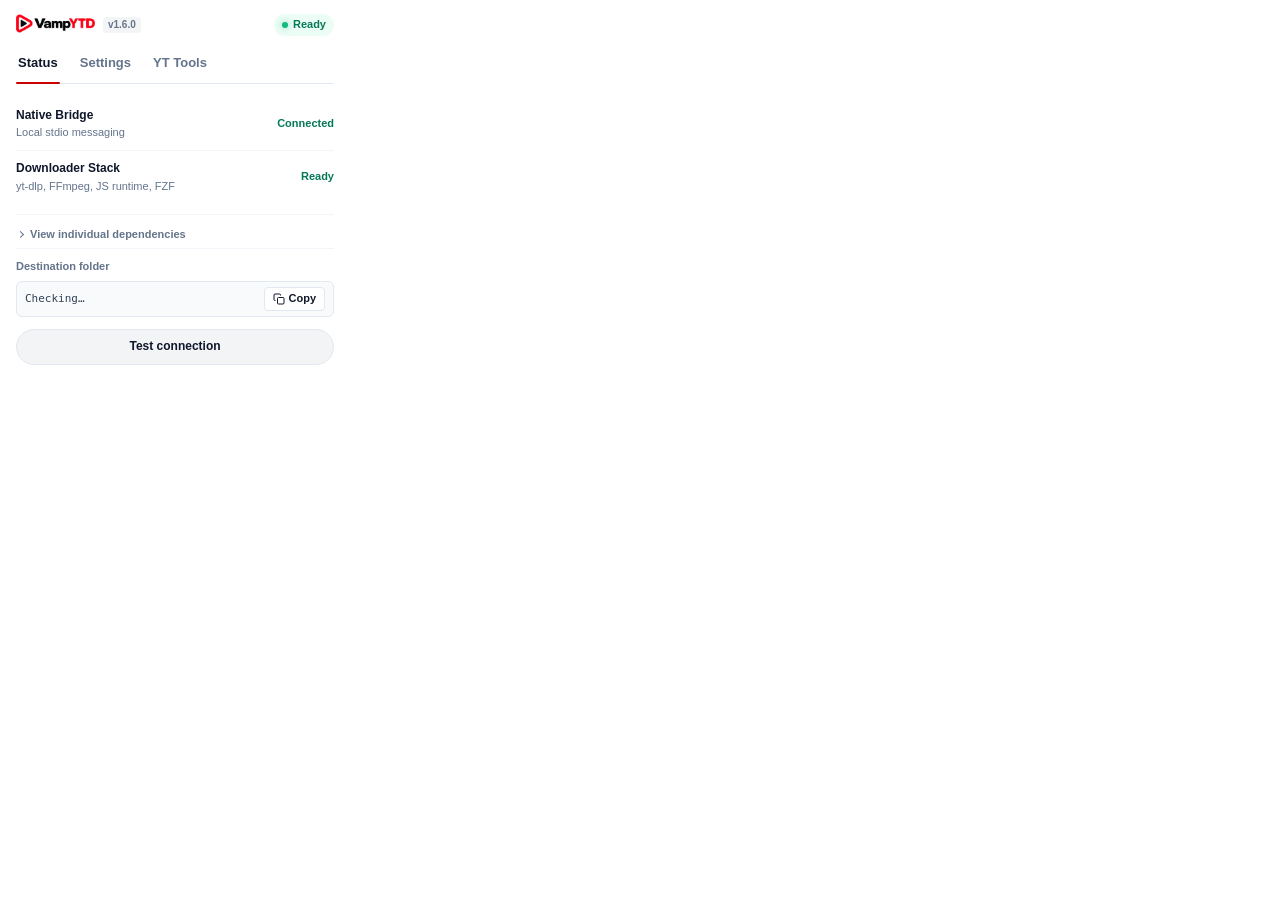
==== extension/popup.html @ f774ea21 "feat(repo): consolidate Chrome extension into unified monorepo" ====
<!DOCTYPE html>
<html lang="en">
<head>
  <meta charset="UTF-8">
  <meta name="viewport" content="width=device-width, initial-scale=1">
  <title>VampYTD</title>
  <style>
    :root {
      color-scheme: light dark;
      
      /* Light Theme (Default) */
      --bg: #ffffff;
      --surface: #ffffff;
      --surface-subtle: #f8fafc;
      --surface-hover: #f1f5f9;
      --surface-muted: #f3f4f6;
      --border: #e2e8f0;
      --border-subtle: #f1f5f9;
      --border-focus: #0f172a;
      --text: #0f172a;
      --text-secondary: #334155; /* WCAG AA: 7.4:1 */
      --text-muted: #64748b;     /* WCAG AA: 4.6:1 */

      /* Calibrated YouTube Crimson */
      --yt-red: #cc0000;
      --yt-red-hover: #b30000;
      --yt-red-active: #990000;
      --yt-red-badge: #ff0000;

      /* Hero Media Card */
      --card-hero-bg: #f8fafc;
      --card-hero-border: #e2e8f0;

      /* Switch Styles (YouTube Crimson Active) */
      --switch-track: #cbd5e1;
      --switch-active: var(--yt-red);
      --switch-thumb: #ffffff;

      /* Telemetry Status Colors */
      --success-text: #047857;
      --success-bg: #ecfdf5;
      --warning-text: #b45309;
      --warning-bg: #fffbeb;
      --error-text: #b91c1c;
      --error-bg: #fef2f2;
    }

    /* Dark Theme: System preference or dynamic [data-theme="dark"] */
    @media (prefers-color-scheme: dark) {
      :root:not([data-theme="light"]) {
        --bg: #0f0f0f;
        --surface: #181818;
        --surface-subtle: #1f1f1f;
        --surface-hover: #272727;
        --surface-muted: #222222;
        --border: #2e2e2e;
        --border-subtle: #202020;
        --border-focus: #ffffff;
        --text: #f1f1f1;
        --text-secondary: #cccccc;
        --text-muted: #888888;

        --yt-red: #ff0000;
        --yt-red-hover: #cc0000;
        --yt-red-active: #b30000;
        --yt-red-badge: #ff0000;

        --card-hero-bg: #1a1a1a;
        --card-hero-border: #2e2e2e;

        --switch-track: #3f3f3f;
        --switch-active: var(--yt-red);
        --switch-thumb: #ffffff;

        --success-text: #34d399;
        --success-bg: #064e3b33;
        --warning-text: #fbbf24;
        --warning-bg: #78350f33;
        --error-text: #f87171;
        --error-bg: #7f1d1d33;
      }
    }

    [data-theme="dark"] {
      --bg: #0f0f0f;
      --surface: #181818;
      --surface-subtle: #1f1f1f;
      --surface-hover: #272727;
      --surface-muted: #222222;
      --border: #2e2e2e;
      --border-subtle: #202020;
      --border-focus: #ffffff;
      --text: #f1f1f1;
      --text-secondary: #cccccc;
      --text-muted: #888888;

      --yt-red: #ff0000;
      --yt-red-hover: #cc0000;
      --yt-red-active: #b30000;
      --yt-red-badge: #ff0000;

      --card-hero-bg: #1a1a1a;
      --card-hero-border: #2e2e2e;

      --switch-track: #3f3f3f;
      --switch-active: var(--yt-red);
      --switch-thumb: #ffffff;

      --success-text: #34d399;
      --success-bg: #064e3b33;
      --warning-text: #fbbf24;
      --warning-bg: #78350f33;
      --error-text: #f87171;
      --error-bg: #7f1d1d33;
    }

    * { box-sizing: border-box; margin: 0; padding: 0; }

    [hidden] { display: none !important; }

    html {
      scrollbar-gutter: stable;
    }

    body {
      width: 350px;
      height: 490px;
      overflow-y: auto;
      scrollbar-gutter: stable;
      scrollbar-width: thin;
      scrollbar-color: var(--border) transparent;
      background: var(--bg);
      color: var(--text);
      font: 13px/1.45 -apple-system, BlinkMacSystemFont, "Segoe UI", Roboto, sans-serif;
      -webkit-font-smoothing: antialiased;
      transition: background 0.15s ease, color 0.15s ease;
    }

    /* WebKit scrollbar fallback */
    body::-webkit-scrollbar {
      width: 6px;
    }
    body::-webkit-scrollbar-track {
      background: transparent;
    }
    body::-webkit-scrollbar-thumb {
      background: var(--border);
      border-radius: 999px;
    }
    body::-webkit-scrollbar-thumb:hover {
      background: var(--text-muted);
    }

    .shell { padding: 14px 16px 16px; }

    /* Header */
    header {
      display: flex;
      align-items: center;
      justify-content: space-between;
      gap: 12px;
      padding-bottom: 12px;
    }

    .brand {
      display: flex;
      align-items: center;
      gap: 8px;
      text-decoration: none;
    }

    .brand-logo {
      height: 22px;
      width: auto;
      object-fit: contain;
      display: block;
    }

    .brand-version {
      display: inline-block;
      color: var(--text-muted);
      font-size: 10px;
      font-weight: 600;
      padding: 1px 5px;
      background: var(--surface-muted);
      border-radius: 4px;
    }

    .overall-status {
      display: inline-flex;
      align-items: center;
      gap: 5px;
      padding: 3px 8px;
      border-radius: 999px;
      font-size: 11px;
      font-weight: 600;
      user-select: none;
    }

    .dot { width: 6px; height: 6px; border-radius: 50%; }
    .overall-status.good .dot { background: #10b981; box-shadow: 0 0 6px rgba(16,185,129,0.5); }
    .overall-status.good { color: var(--success-text); background: var(--success-bg); }
    .overall-status.warn .dot { background: #f59e0b; }
    .overall-status.warn { color: var(--warning-text); background: var(--warning-bg); }
    .overall-status.bad  .dot { background: #ef4444; }
    .overall-status.bad  { color: var(--error-text); background: var(--error-bg); }

    /* Native YouTube Underline Tabs */
    .tabs {
      display: flex;
      border-bottom: 1px solid var(--border);
      margin-bottom: 14px;
      gap: 18px;
    }

    .tab {
      border: 0;
      background: transparent;
      padding: 6px 2px 10px;
      color: var(--text-muted);
      cursor: pointer;
      font: inherit;
      font-size: 13px;
      font-weight: 550;
      position: relative;
      transition: color 0.15s;
    }

    .tab:hover { color: var(--text); }
    .tab:focus-visible { outline: none; color: var(--yt-red); }
    .tab.active {
      color: var(--text);
      font-weight: 650;
    }
    .tab.active::after {
      content: "";
      position: absolute;
      bottom: -1px;
      left: 0;
      right: 0;
      height: 2px;
      background: var(--yt-red);
      border-radius: 2px;
    }

    .panel { display: block; }
    .panel[hidden] { display: none; }
    @media (prefers-reduced-motion: no-preference) {
      .panel:not([hidden]) {
        animation: panelFadeIn 0.15s cubic-bezier(0.16, 1, 0.3, 1);
      }
      @keyframes panelFadeIn {
        from { opacity: 0; transform: translateY(3px); }
        to { opacity: 1; transform: translateY(0); }
      }
    }

    /* Hero Media Card (Neutral with Crisp Internal Crimson Signpost) */
    .hero-media-card {
      position: relative;
      overflow: hidden;
      background: var(--card-hero-bg);
      border: 1px solid var(--card-hero-border);
      border-radius: 10px;
      padding: 12px 14px 12px 16px;
      margin-bottom: 14px;
      display: flex;
      flex-direction: column;
      gap: 8px;
      box-shadow: 0 1px 3px rgba(0,0,0,0.02);
    }
    .hero-media-card::before {
      content: "";
      position: absolute;
      top: 0;
      left: 0;
      bottom: 0;
      width: 3.5px;
      background: var(--yt-red);
    }

    .empty-media-card {
      background: var(--surface-subtle);
      border: 1px dashed var(--border);
      border-radius: 10px;
      padding: 12px 14px;
      margin-bottom: 14px;
      display: flex;
      align-items: center;
      gap: 12px;
      transition: opacity 0.15s ease, border-color 0.15s ease;
    }
    .empty-media-card[hidden] { display: none; }
    .empty-media-icon {
      color: var(--text-muted);
      flex-shrink: 0;
    }
    .empty-media-content {
      display: flex;
      flex-direction: column;
      gap: 2px;
    }
    .empty-media-title {
      font-size: 12px;
      font-weight: 600;
      color: var(--text-secondary);
    }
    .empty-media-sub {
      font-size: 11px;
      color: var(--text-muted);
      line-height: 1.3;
    }

    .media-card-header {
      display: flex;
      align-items: center;
      gap: 6px;
    }

    .site-badge {
      display: inline-block;
      padding: 2px 6px;
      border-radius: 4px;
      background: var(--yt-red-badge);
      color: #ffffff;
      font-size: 9px;
      font-weight: 700;
      letter-spacing: .04em;
      text-transform: uppercase;
      flex-shrink: 0;
    }
    .site-badge.hotstar { background: #0284c7; }

    .detected-pill {
      font-size: 10px;
      font-weight: 600;
      color: var(--text-muted);
      background: var(--surface-muted);
      padding: 1px 6px;
      border-radius: 4px;
    }

    .active-video-title {
      font-weight: 600;
      font-size: 12px;
      color: var(--text);
      line-height: 1.35;
      display: -webkit-box;
      -webkit-line-clamp: 2;
      -webkit-box-orient: vertical;
      overflow: hidden;
    }

    /* Primary Action CTA (Native YouTube Crimson Pill) */
    .yt-primary-btn {
      width: 100%;
      display: flex;
      align-items: center;
      justify-content: center;
      gap: 6px;
      padding: 8px 14px;
      border: 0;
      border-radius: 999px;
      background: var(--yt-red);
      color: #ffffff;
      cursor: pointer;
      font: inherit;
      font-size: 12px;
      font-weight: 600;
      box-shadow: 0 1px 3px rgba(204, 0, 0, 0.25);
      transition: background 0.15s, transform 0.1s;
    }
    .yt-primary-btn:hover { background: var(--yt-red-hover); }
    .yt-primary-btn:active { transform: scale(0.99); background: var(--yt-red-active); }
    .yt-primary-btn:focus-visible { outline: 2px solid var(--yt-red); outline-offset: 1px; }
    .yt-primary-btn:disabled { opacity: 0.65; cursor: wait; }

    .media-card-actions {
      display: flex;
      flex-direction: column;
      gap: 6px;
      margin-top: 4px;
    }

    .playlist-sub-btn {
      width: 100%;
      display: flex;
      align-items: center;
      justify-content: center;
      gap: 6px;
      padding: 7px 12px;
      border: 1px solid var(--border);
      border-radius: 999px;
      background: var(--surface-muted);
      color: var(--text);
      cursor: pointer;
      font: inherit;
      font-size: 11px;
      font-weight: 600;
      transition: background 0.15s, border-color 0.15s, color 0.15s;
    }
    .playlist-sub-btn:hover {
      background: var(--surface-hover);
      border-color: var(--text-secondary);
    }
    .playlist-sub-btn:focus-visible {
      outline: 2px solid var(--border-focus);
    }
    .playlist-sub-btn:disabled {
      opacity: 0.6;
      cursor: wait;
    }

    /* Borderless Section Rows */
    .section-list {
      display: flex;
      flex-direction: column;
      margin-bottom: 10px;
    }

    .list-row {
      display: flex;
      align-items: center;
      justify-content: space-between;
      gap: 12px;
      padding: 9px 0;
      border-bottom: 1px solid var(--border-subtle);
    }
    .list-row:last-child { border-bottom: 0; }

    .row-meta { display: flex; flex-direction: column; gap: 1px; flex: 1; }
    .row-title { font-weight: 550; font-size: 12px; color: var(--text); }
    .row-sub { font-size: 11px; color: var(--text-muted); }

    .status-pill {
      font-size: 11px;
      font-weight: 600;
      color: var(--text-muted);
      text-align: right;
    }
    .status-pill.good { color: var(--success-text); }
    .status-pill.warn { color: var(--warning-text); }
    .status-pill.bad  { color: var(--error-text); }

    /* Clickable Toggle Rows (44px target) */
    .toggle-row {
      cursor: pointer;
      user-select: none;
      padding: 8px 6px;
      margin: 0 -6px;
      border-radius: 8px;
      transition: background 0.12s ease;
    }
    .toggle-row:hover {
      background: var(--surface-hover);
    }

    /* Balanced 3-Column Tools Grid */
    .tools-accordion {
      margin-top: 2px;
      border-top: 1px solid var(--border-subtle);
      padding-top: 6px;
    }

    .tools-accordion summary {
      cursor: pointer;
      font-size: 11px;
      font-weight: 600;
      color: var(--text-muted);
      user-select: none;
      padding: 6px 0;
      transition: color 0.15s;
      display: flex;
      align-items: center;
      gap: 7px;
      list-style: none;
    }
    .tools-accordion summary::-webkit-details-marker,
    .tools-accordion summary::marker {
      display: none;
    }
    .tools-accordion summary::before {
      content: "";
      display: inline-block;
      width: 4px;
      height: 4px;
      border-right: 1.5px solid var(--text-muted);
      border-bottom: 1.5px solid var(--text-muted);
      transform: rotate(-45deg);
      transition: transform 0.18s ease;
      flex-shrink: 0;
      margin-left: 2px;
    }
    .tools-accordion[open] summary::before {
      transform: rotate(45deg);
    }
    .tools-accordion summary:hover { color: var(--text-secondary); }

    .tools-chips-grid {
      display: grid;
      grid-template-columns: repeat(2, 1fr);
      gap: 6px;
      padding: 8px 0 4px;
    }

    .tool-chip {
      display: flex;
      align-items: center;
      justify-content: space-between;
      gap: 6px;
      padding: 6px 8px;
      background: var(--surface-muted);
      border-radius: 6px;
      font-size: 11px;
    }
    .tool-chip.span-full {
      grid-column: 1 / -1;
    }
    .tool-name { color: var(--text-secondary); font-weight: 550; }
    .tool-val { font-weight: 600; color: var(--text-muted); font-size: 11px; }
    .tool-val.good { color: var(--success-text); }
    .tool-val.warn { color: var(--warning-text); }
    .tool-val.bad  { color: var(--error-text); }

    /* Actionable Destination Folder Container */
    .folder-section {
      padding: 10px 0 12px;
      border-top: 1px solid var(--border-subtle);
      display: flex;
      flex-direction: column;
      gap: 6px;
    }

    .folder-header {
      display: flex;
      align-items: center;
      justify-content: space-between;
    }
    .folder-label {
      font-size: 11px;
      font-weight: 600;
      color: var(--text-muted);
    }

    .folder-box {
      display: flex;
      align-items: center;
      justify-content: space-between;
      gap: 8px;
      background: var(--surface-subtle);
      border: 1px solid var(--border);
      border-radius: 6px;
      padding: 5px 8px;
      cursor: pointer;
      transition: border-color 0.15s, background 0.15s;
    }
    .folder-box:hover {
      border-color: var(--text-secondary);
      background: var(--surface-hover);
    }
    .folder-box:focus-within {
      outline: 2px solid var(--border-focus);
    }

    .folder-path {
      font: 11px/1.35 ui-monospace, SFMono-Regular, Consolas, monospace;
      color: var(--text-secondary);
      white-space: nowrap;
      overflow: hidden;
      text-overflow: ellipsis;
      user-select: all;
      flex: 1;
    }

    .btn-copy-folder {
      display: inline-flex;
      align-items: center;
      gap: 4px;
      background: var(--surface);
      border: 1px solid var(--border);
      color: var(--text);
      cursor: pointer;
      font: inherit;
      font-size: 11px;
      font-weight: 600;
      padding: 3px 8px;
      border-radius: 4px;
      flex-shrink: 0;
      transition: color 0.15s, background 0.15s, border-color 0.15s;
    }
    .btn-copy-folder:hover {
      background: var(--surface-hover);
      border-color: var(--text-secondary);
    }
    .btn-copy-folder.copied {
      color: var(--success-text);
      border-color: var(--success-text);
      background: var(--success-bg);
    }

    /* Quiet Secondary Tonal Action Button */
    .yt-secondary-btn {
      width: 100%;
      padding: 8px 12px;
      border: 1px solid var(--border);
      border-radius: 999px;
      background: var(--surface-muted);
      color: var(--text);
      cursor: pointer;
      font: inherit;
      font-size: 12px;
      font-weight: 600;
      transition: background 0.15s, border-color 0.15s;
    }
    .yt-secondary-btn:hover { background: var(--surface-hover); border-color: var(--text-secondary); }
    .yt-secondary-btn:focus-visible { outline: 2px solid var(--border-focus); }
    .yt-secondary-btn:disabled { opacity: 0.6; cursor: wait; }

    .checked-time { margin-top: 6px; color: var(--text-muted); font-size: 10px; text-align: center; }

    /* Settings Groups */
    .settings-group {
      margin-bottom: 12px;
    }
    .settings-heading {
      color: var(--text-muted);
      font-size: 11px;
      font-weight: 600;
      margin-bottom: 6px;
    }

    /* Option Chips with Native Left Radio Indicators */
    .options-grid {
      display: grid;
      gap: 5px;
    }

    .option-chip {
      display: flex;
      justify-content: space-between;
      align-items: center;
      padding: 8px 10px;
      border: 1px solid var(--border);
      border-radius: 7px;
      color: var(--text-secondary);
      cursor: pointer;
      background: var(--surface);
      transition: background 0.12s, border-color 0.12s, color 0.12s;
    }
    .option-chip:hover {
      background: var(--surface-hover);
      border-color: var(--text-secondary);
    }
    .option-chip:focus-visible { outline: 2px solid var(--border-focus); }
    
    .option-chip.active {
      border-color: var(--text);
      background: var(--surface-subtle);
      color: var(--text);
      font-weight: 600;
      box-shadow: 0 0 0 1px var(--text);
    }

    .option-label-group {
      display: flex;
      align-items: center;
      gap: 8px;
    }

    .radio-dot {
      width: 15px;
      height: 15px;
      border-radius: 50%;
      border: 1.5px solid var(--border);
      display: inline-flex;
      align-items: center;
      justify-content: center;
      flex-shrink: 0;
      transition: border-color 0.15s, background 0.15s;
    }
    .radio-dot::after {
      content: "";
      width: 7px;
      height: 7px;
      border-radius: 50%;
      background: var(--yt-red);
      opacity: 0;
      transform: scale(0.4);
      transition: transform 0.15s ease, opacity 0.15s ease;
    }
    .option-chip:hover .radio-dot {
      border-color: var(--text-secondary);
    }
    .option-chip.active .radio-dot {
      border-color: var(--yt-red);
    }
    .option-chip.active .radio-dot::after {
      opacity: 1;
      transform: scale(1);
    }

    .option-title { font-weight: 550; font-size: 12px; }
    .option-chip.active .option-title { font-weight: 650; }
    .option-meta { font-size: 11px; color: var(--text-muted); }

    /* Preferred Codec: Auto Hero Pill + Balanced 2x2 Grid */
    .codec-container {
      display: flex;
      flex-direction: column;
      gap: 5px;
    }

    .codec-hero {
      display: flex;
      align-items: center;
      justify-content: space-between;
      padding: 8px 10px;
      border: 1px solid var(--border);
      border-radius: 7px;
      background: var(--surface);
      color: var(--text-secondary);
      cursor: pointer;
      transition: background 0.12s, border-color 0.12s, color 0.12s;
    }
    .codec-hero:hover { background: var(--surface-hover); border-color: var(--text-secondary); }
    .codec-hero:focus-visible { outline: 2px solid var(--border-focus); }
    .codec-hero.active {
      border-color: var(--text);
      background: var(--surface-subtle);
      color: var(--text);
      font-weight: 650;
      box-shadow: 0 0 0 1px var(--text);
    }
    .codec-hero-title { font-size: 12px; font-weight: 550; }
    .codec-hero.active .codec-hero-title { font-weight: 650; }
    .codec-hero-meta { font-size: 11px; color: var(--text-muted); }

    .codec-grid-2x2 {
      display: grid;
      grid-template-columns: repeat(2, 1fr);
      gap: 5px;
    }

    .codec-chip {
      display: flex;
      flex-direction: column;
      align-items: center;
      justify-content: center;
      padding: 7px 4px;
      border: 1px solid var(--border);
      border-radius: 6px;
      background: var(--surface);
      color: var(--text-secondary);
      cursor: pointer;
      text-align: center;
      transition: background 0.12s, border-color 0.12s, color 0.12s;
    }
    .codec-chip:hover { background: var(--surface-hover); border-color: var(--text-secondary); }
    .codec-chip:focus-visible { outline: 2px solid var(--border-focus); }
    
    .codec-chip.active {
      border-color: var(--text);
      background: var(--surface-subtle);
      color: var(--text);
      font-weight: 650;
      box-shadow: 0 0 0 1px var(--text);
    }
    .codec-title { font-size: 11px; font-weight: 600; text-align: center; }
    .codec-meta { font-size: 10px; color: var(--text-muted); margin-top: 1px; text-align: center; }

    /* Native YouTube Neutral Toggle Switch */
    .switch {
      position: relative;
      width: 36px;
      height: 20px;
      flex-shrink: 0;
    }
    .switch input { opacity: 0; width: 0; height: 0; }
    .slider {
      position: absolute;
      inset: 0;
      border-radius: 999px;
      background: var(--switch-track);
      cursor: pointer;
      transition: background .18s;
    }
    .slider::before {
      content: "";
      position: absolute;
      width: 14px;
      height: 14px;
      top: 3px;
      left: 3px;
      border-radius: 50%;
      background: var(--switch-thumb);
      box-shadow: 0 1px 2px rgba(0,0,0,0.25);
      transition: transform .18s;
    }
    .switch input:checked + .slider             { background: var(--switch-active); }
    .switch input:checked + .slider::before     { transform: translateX(16px); }
    .switch input:focus-visible + .slider {
      outline: 2px solid var(--border-focus);
      outline-offset: 2px;
    }
  </style>
</head>
<body>
  <div class="shell">
    <!-- Header -->
    <header>
      <div class="brand">
        <img src="icons/logo.png" alt="VampYTD" class="brand-logo">
        <span class="brand-version" id="version-text">v1.6.0</span>
      </div>
      <div class="overall-status good" id="overall-status">
        <span class="dot"></span>
        <span id="overall-text">Ready</span>
      </div>
    </header>

    <!-- YouTube-style Underline Tabs -->
    <nav class="tabs" role="tablist" aria-label="Sections">
      <button class="tab active" type="button" role="tab" id="tab-status" aria-selected="true" aria-controls="status-panel" data-panel="status-panel">Status</button>
      <button class="tab" type="button" role="tab" id="tab-settings" aria-selected="false" aria-controls="settings-panel" data-panel="settings-panel">Settings</button>
      <button class="tab" type="button" role="tab" id="tab-yt" aria-selected="false" aria-controls="yt-panel" data-panel="yt-panel">YT Tools</button>
    </nav>

    <main>
      <!-- Panel 1: Status & Active Video -->
      <section class="panel" id="status-panel" role="tabpanel" aria-labelledby="tab-status">
        <!-- Empty State Guidance Card (When not on YouTube / Hotstar) -->
        <div class="empty-media-card" id="empty-media-card" hidden>
          <svg class="empty-media-icon" xmlns="http://www.w3.org/2000/svg" width="20" height="20" viewBox="0 0 24 24" fill="none" stroke="currentColor" stroke-width="2" stroke-linecap="round" stroke-linejoin="round" aria-hidden="true"><polygon points="5 3 19 12 5 21 5 3"></polygon></svg>
          <div class="empty-media-content">
            <span class="empty-media-title">No active video on this tab</span>
            <span class="empty-media-sub">Open any YouTube video or Short to download directly</span>
          </div>
        </div>
        <!-- Hero Media Card (Visible when on YouTube / Hotstar) -->
        <div class="hero-media-card" id="active-video-card" hidden>
          <div class="media-card-header">
            <span class="site-badge" id="active-video-badge">YouTube</span>
            <span class="detected-pill">Detected</span>
          </div>
          <h1 class="active-video-title" id="active-video-title">Detecting video…</h1>
          <div class="media-card-actions">
            <button class="yt-primary-btn" type="button" id="active-download-btn">
              <svg xmlns="http://www.w3.org/2000/svg" width="16" height="16" viewBox="0 0 24 24" fill="currentColor"><path d="M12 2a1 1 0 0 0-1 1v11.586l-4.293-4.293a1 1 0 1 0-1.414 1.414L12 18.414l6.707-6.707a1 1 0 1 0-1.414-1.414L13 14.586V3a1 1 0 0 0-1-1Zm7 18H5a1 1 0 0 0 0 2h14a1 1 0 0 0 0-2Z"/></svg>
              <span id="active-download-label">Download Video</span>
            </button>
            <button class="playlist-sub-btn" type="button" id="active-download-playlist-btn" hidden>
              <svg xmlns="http://www.w3.org/2000/svg" width="15" height="15" viewBox="0 0 24 24" fill="currentColor"><path d="M4 6h16v2H4zm0 5h16v2H4zm0 5h10v2H4zm14 0v6l5-3z"/></svg>
              <span>Download Playlist</span>
            </button>
          </div>
        </div>

        <!-- Compact Borderless Connection & Telemetry List -->
        <div class="section-list">
          <div class="list-row">
            <div class="row-meta">
              <span class="row-title">Native Bridge</span>
              <span class="row-sub">Local stdio messaging</span>
            </div>
            <span class="status-pill good" id="native-status">Connected</span>
          </div>

          <div class="list-row">
            <div class="row-meta">
              <span class="row-title">Downloader Stack</span>
              <span class="row-sub" id="tools-summary">yt-dlp, FFmpeg, JS runtime, FZF</span>
            </div>
            <span class="status-pill good" id="tools-status">Ready</span>
          </div>
        </div>

        <!-- Balanced Dependencies Grid -->
        <details class="tools-accordion" id="tools-details">
          <summary>View individual dependencies</summary>
          <div class="tools-chips-grid">
            <div class="tool-chip"><span class="tool-name">VampYTD</span> <span class="tool-val" id="downloader-status">Checking</span></div>
            <div class="tool-chip"><span class="tool-name">yt-dlp</span> <span class="tool-val" id="ytdlp-status">Checking</span></div>
            <div class="tool-chip"><span class="tool-name">FFmpeg</span> <span class="tool-val" id="ffmpeg-status">Checking</span></div>
            <div class="tool-chip"><span class="tool-name">JS runtime</span> <span class="tool-val" id="node-status">Checking</span></div>
            <div class="tool-chip span-full"><span class="tool-name">FZF (Optional)</span> <span class="tool-val" id="fzf-status">Optional</span></div>
          </div>
        </details>

        <!-- Actionable Destination Folder Container -->
        <div class="folder-section">
          <div class="folder-header">
            <span class="folder-label">Destination folder</span>
          </div>
          <div class="folder-box" id="folder-box" title="Click to copy path">
            <span class="folder-path" id="download-folder">Checking…</span>
            <button type="button" class="btn-copy-folder" id="btn-copy-folder" title="Copy folder path to clipboard">
              <svg width="12" height="12" viewBox="0 0 24 24" fill="none" stroke="currentColor" stroke-width="2"><rect x="9" y="9" width="13" height="13" rx="2" ry="2"></rect><path d="M5 15H4a2 2 0 0 1-2-2V4a2 2 0 0 1 2-2h9a2 2 0 0 1 2 2v1"></path></svg>
              <span id="copy-label">Copy</span>
            </button>
          </div>
        </div>

        <!-- Quiet Secondary Test Connection Button -->
        <button class="yt-secondary-btn" type="button" id="test-button">Test connection</button>
        <div class="checked-time" id="checked-time" aria-live="polite"></div>
      </section>

      <!-- Panel 2: Downloader Settings -->
      <section class="panel" id="settings-panel" role="tabpanel" aria-labelledby="tab-settings" hidden>
        <div class="settings-group">
          <h2 class="settings-heading" id="mode-label">Download mode</h2>
          <div class="options-grid" id="mode-selector" role="radiogroup" aria-labelledby="mode-label">
            <div class="option-chip" data-mode="interactive" role="radio" aria-checked="false" tabindex="0">
              <div class="option-label-group">
                <span class="radio-dot" aria-hidden="true"></span>
                <span class="option-title">Interactive</span>
              </div>
              <span class="option-meta">Format menu</span>
            </div>
            <div class="option-chip" data-mode="quick-max" role="radio" aria-checked="false" tabindex="-1">
              <div class="option-label-group">
                <span class="radio-dot" aria-hidden="true"></span>
                <span class="option-title">Quick Max</span>
              </div>
              <span class="option-meta">Best quality</span>
            </div>
            <div class="option-chip" data-mode="quick-1080p" role="radio" aria-checked="false" tabindex="-1">
              <div class="option-label-group">
                <span class="radio-dot" aria-hidden="true"></span>
                <span class="option-title">Quick 1080p</span>
              </div>
              <span class="option-meta">Full HD</span>
            </div>
            <div class="option-chip" data-mode="quick-4k" role="radio" aria-checked="false" tabindex="-1">
              <div class="option-label-group">
                <span class="radio-dot" aria-hidden="true"></span>
                <span class="option-title">Quick 4K</span>
              </div>
              <span class="option-meta">Ultra HD</span>
            </div>
          </div>
        </div>

        <!-- Preferred Codec: Auto Hero Pill + Balanced 2x2 Grid -->
        <div class="settings-group">
          <h2 class="settings-heading" id="codec-label">Preferred codec</h2>
          <div class="codec-container" id="codec-selector" role="radiogroup" aria-labelledby="codec-label">
            <div class="codec-hero codec-chip" data-codec="auto" role="radio" aria-checked="false" tabindex="0">
              <span class="codec-hero-title">Auto</span>
              <span class="codec-hero-meta">Default (yt-dlp best)</span>
            </div>
            <div class="codec-grid-2x2">
              <div class="codec-chip" data-codec="av1" role="radio" aria-checked="false" tabindex="-1">
                <span class="codec-title">AV1</span>
                <span class="codec-meta">Efficient</span>
              </div>
              <div class="codec-chip" data-codec="vp9" role="radio" aria-checked="false" tabindex="-1">
                <span class="codec-title">VP9</span>
                <span class="codec-meta">YouTube</span>
              </div>
              <div class="codec-chip" data-codec="hevc" role="radio" aria-checked="false" tabindex="-1">
                <span class="codec-title">HEVC</span>
                <span class="codec-meta">H.265</span>
              </div>
              <div class="codec-chip" data-codec="h264" role="radio" aria-checked="false" tabindex="-1">
                <span class="codec-title">H264</span>
                <span class="codec-meta">Classic</span>
              </div>
            </div>
          </div>
        </div>

        <div class="section-list">
          <label class="list-row toggle-row" for="cookies-toggle">
            <div class="row-meta">
              <span class="row-title">Load Cookies</span>
              <span class="row-sub">Include cookies-yt.txt or cookies-jhs.txt</span>
            </div>
            <div class="switch">
              <input type="checkbox" id="cookies-toggle" role="switch" aria-checked="false" aria-label="Load cookies">
              <span class="slider"></span>
            </div>
          </label>
        </div>
      </section>

      <!-- Panel 3: YouTube Enhancements -->
      <section class="panel" id="yt-panel" role="tabpanel" aria-labelledby="tab-yt" hidden>
        <div class="section-list">
          <label class="list-row toggle-row" for="toggle-cinematic-crop">
            <div class="row-meta">
              <span class="row-title">Cinematic Crop (2.39:1)</span>
              <span class="row-sub">Crop black bars on widescreen videos (Alt+C)</span>
            </div>
            <div class="switch">
              <input type="checkbox" id="toggle-cinematic-crop" role="switch" aria-checked="false" aria-label="Toggle Cinematic Crop">
              <span class="slider"></span>
            </div>
          </label>

          <label class="list-row toggle-row" for="toggle-block-ambient">
            <div class="row-meta">
              <span class="row-title">Block Ambient Glow</span>
              <span class="row-sub">Hide glow effects & annotations to save GPU</span>
            </div>
            <div class="switch">
              <input type="checkbox" id="toggle-block-ambient" role="switch" aria-checked="false" aria-label="Toggle Block Ambient Glow">
              <span class="slider"></span>
            </div>
          </label>

          <label class="list-row toggle-row" for="toggle-channel-videos">
            <div class="row-meta">
              <span class="row-title">Channel 'Videos' Tab First</span>
              <span class="row-sub">Always open channel links directly on /videos</span>
            </div>
            <div class="switch">
              <input type="checkbox" id="toggle-channel-videos" role="switch" aria-checked="false" aria-label="Toggle Channel Videos First">
              <span class="slider"></span>
            </div>
          </label>
        </div>
      </section>
    </main>
  </div>
  <script src="popup.js"></script>
</body>
</html>
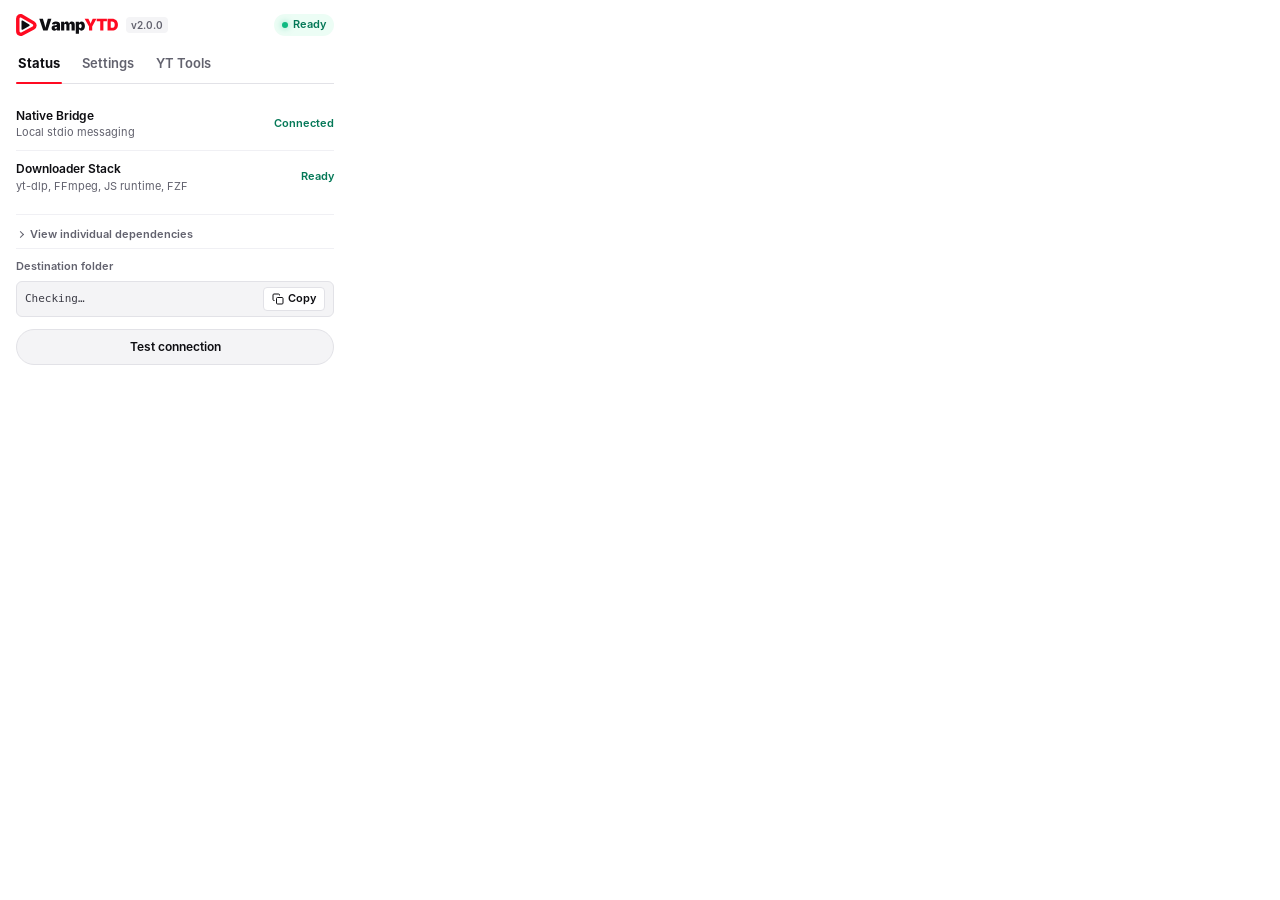
==== commit c2f7ca96: "feat: rollout VampYTD brand kit across extension, TUI, windows exe, and docs" ====
--- a/extension/popup.html
+++ b/extension/popup.html
@@ -5,36 +5,75 @@
   <meta name="viewport" content="width=device-width, initial-scale=1">
   <title>VampYTD</title>
   <style>
+    @font-face {
+      font-family: "Inter";
+      src: url("fonts/Inter-Regular.otf") format("opentype");
+      font-weight: 400;
+      font-style: normal;
+      font-display: swap;
+    }
+    @font-face {
+      font-family: "Inter";
+      src: url("fonts/Inter-SemiBold.otf") format("opentype");
+      font-weight: 600;
+      font-style: normal;
+      font-display: swap;
+    }
+    @font-face {
+      font-family: "Inter";
+      src: url("fonts/Inter-Bold.otf") format("opentype");
+      font-weight: 700;
+      font-style: normal;
+      font-display: swap;
+    }
+    @font-face {
+      font-family: "Inter";
+      src: url("fonts/Inter-Black.otf") format("opentype");
+      font-weight: 900;
+      font-style: normal;
+      font-display: swap;
+    }
+
     :root {
       color-scheme: light dark;
-      
+
+      /* VampYTD Brand Tokens */
+      --vamp-red: #FF0A21;
+      --vamp-red-deep: #E00019;
+      --vamp-ink: #0E0E12;
+      --vamp-white: #FFFFFF;
+      --vamp-graphite: #1C1C22;
+      --vamp-slate: #62626E;
+      --vamp-mist: #F4F4F6;
+      --vamp-line: #E2E2E7;
+
       /* Light Theme (Default) */
-      --bg: #ffffff;
-      --surface: #ffffff;
-      --surface-subtle: #f8fafc;
-      --surface-hover: #f1f5f9;
-      --surface-muted: #f3f4f6;
-      --border: #e2e8f0;
-      --border-subtle: #f1f5f9;
-      --border-focus: #0f172a;
-      --text: #0f172a;
-      --text-secondary: #334155; /* WCAG AA: 7.4:1 */
-      --text-muted: #64748b;     /* WCAG AA: 4.6:1 */
-
-      /* Calibrated YouTube Crimson */
-      --yt-red: #cc0000;
-      --yt-red-hover: #b30000;
-      --yt-red-active: #990000;
-      --yt-red-badge: #ff0000;
+      --bg: var(--vamp-white);
+      --surface: var(--vamp-white);
+      --surface-subtle: var(--vamp-mist);
+      --surface-hover: #ebebee;
+      --surface-muted: var(--vamp-mist);
+      --border: var(--vamp-line);
+      --border-subtle: #f0f0f4;
+      --border-focus: var(--vamp-ink);
+      --text: var(--vamp-ink);
+      --text-secondary: #3c3c46;
+      --text-muted: var(--vamp-slate);
+
+      /* Primary Brand Action & Badges */
+      --yt-red: var(--vamp-red);
+      --yt-red-hover: var(--vamp-red-deep);
+      --yt-red-active: #c20016;
+      --yt-red-badge: var(--vamp-red);
 
       /* Hero Media Card */
-      --card-hero-bg: #f8fafc;
-      --card-hero-border: #e2e8f0;
-
-      /* Switch Styles (YouTube Crimson Active) */
-      --switch-track: #cbd5e1;
-      --switch-active: var(--yt-red);
-      --switch-thumb: #ffffff;
+      --card-hero-bg: var(--vamp-mist);
+      --card-hero-border: var(--vamp-line);
+
+      /* Switch Styles */
+      --switch-track: var(--vamp-line);
+      --switch-active: var(--vamp-red);
+      --switch-thumb: var(--vamp-white);
 
       /* Telemetry Status Colors */
       --success-text: #047857;
@@ -48,29 +87,29 @@
     /* Dark Theme: System preference or dynamic [data-theme="dark"] */
     @media (prefers-color-scheme: dark) {
       :root:not([data-theme="light"]) {
-        --bg: #0f0f0f;
-        --surface: #181818;
-        --surface-subtle: #1f1f1f;
-        --surface-hover: #272727;
-        --surface-muted: #222222;
-        --border: #2e2e2e;
-        --border-subtle: #202020;
-        --border-focus: #ffffff;
-        --text: #f1f1f1;
-        --text-secondary: #cccccc;
-        --text-muted: #888888;
-
-        --yt-red: #ff0000;
-        --yt-red-hover: #cc0000;
-        --yt-red-active: #b30000;
-        --yt-red-badge: #ff0000;
-
-        --card-hero-bg: #1a1a1a;
-        --card-hero-border: #2e2e2e;
-
-        --switch-track: #3f3f3f;
-        --switch-active: var(--yt-red);
-        --switch-thumb: #ffffff;
+        --bg: var(--vamp-ink);
+        --surface: var(--vamp-graphite);
+        --surface-subtle: #24242c;
+        --surface-hover: #2c2c36;
+        --surface-muted: #18181f;
+        --border: #2a2a34;
+        --border-subtle: #202028;
+        --border-focus: var(--vamp-white);
+        --text: var(--vamp-white);
+        --text-secondary: #d1d1d8;
+        --text-muted: #a4a4b0;
+
+        --yt-red: var(--vamp-red);
+        --yt-red-hover: var(--vamp-red-deep);
+        --yt-red-active: #c20016;
+        --yt-red-badge: var(--vamp-red);
+
+        --card-hero-bg: #16161c;
+        --card-hero-border: #2a2a34;
+
+        --switch-track: #353540;
+        --switch-active: var(--vamp-red);
+        --switch-thumb: var(--vamp-white);
 
         --success-text: #34d399;
         --success-bg: #064e3b33;
@@ -82,29 +121,29 @@
     }
 
     [data-theme="dark"] {
-      --bg: #0f0f0f;
-      --surface: #181818;
-      --surface-subtle: #1f1f1f;
-      --surface-hover: #272727;
-      --surface-muted: #222222;
-      --border: #2e2e2e;
-      --border-subtle: #202020;
-      --border-focus: #ffffff;
-      --text: #f1f1f1;
-      --text-secondary: #cccccc;
-      --text-muted: #888888;
-
-      --yt-red: #ff0000;
-      --yt-red-hover: #cc0000;
-      --yt-red-active: #b30000;
-      --yt-red-badge: #ff0000;
-
-      --card-hero-bg: #1a1a1a;
-      --card-hero-border: #2e2e2e;
-
-      --switch-track: #3f3f3f;
-      --switch-active: var(--yt-red);
-      --switch-thumb: #ffffff;
+      --bg: var(--vamp-ink);
+      --surface: var(--vamp-graphite);
+      --surface-subtle: #24242c;
+      --surface-hover: #2c2c36;
+      --surface-muted: #18181f;
+      --border: #2a2a34;
+      --border-subtle: #202028;
+      --border-focus: var(--vamp-white);
+      --text: var(--vamp-white);
+      --text-secondary: #d1d1d8;
+      --text-muted: #a4a4b0;
+
+      --yt-red: var(--vamp-red);
+      --yt-red-hover: var(--vamp-red-deep);
+      --yt-red-active: #c20016;
+      --yt-red-badge: var(--vamp-red);
+
+      --card-hero-bg: #16161c;
+      --card-hero-border: #2a2a34;
+
+      --switch-track: #353540;
+      --switch-active: var(--vamp-red);
+      --switch-thumb: var(--vamp-white);
 
       --success-text: #34d399;
       --success-bg: #064e3b33;
@@ -128,12 +167,17 @@
       overflow-y: auto;
       scrollbar-gutter: stable;
       scrollbar-width: thin;
-      scrollbar-color: var(--border) transparent;
+      scrollbar-color: light-dark(#b9b9c2, #4a4a55) transparent;
       background: var(--bg);
       color: var(--text);
-      font: 13px/1.45 -apple-system, BlinkMacSystemFont, "Segoe UI", Roboto, sans-serif;
+      font: 13px/1.45 "Inter", -apple-system, BlinkMacSystemFont, "Segoe UI", Roboto, sans-serif;
       -webkit-font-smoothing: antialiased;
       transition: background 0.15s ease, color 0.15s ease;
+    }
+
+    ::selection {
+      background: var(--vamp-red);
+      color: var(--vamp-ink);
     }
 
     /* WebKit scrollbar fallback */
@@ -167,6 +211,11 @@
       align-items: center;
       gap: 8px;
       text-decoration: none;
+    }
+
+    .brand-picture {
+      display: flex;
+      align-items: center;
     }
 
     .brand-logo {
@@ -809,8 +858,11 @@
     <!-- Header -->
     <header>
       <div class="brand">
-        <img src="icons/logo.png" alt="VampYTD" class="brand-logo">
-        <span class="brand-version" id="version-text">v1.6.0</span>
+        <picture class="brand-picture">
+          <source srcset="icons/vampytd-horizontal-reverse.svg" media="(prefers-color-scheme: dark)">
+          <img src="icons/vampytd-horizontal-color.svg" alt="VampYTD" class="brand-logo" width="102" height="22">
+        </picture>
+        <span class="brand-version" id="version-text">v2.0.0</span>
       </div>
       <div class="overall-status good" id="overall-status">
         <span class="dot"></span>
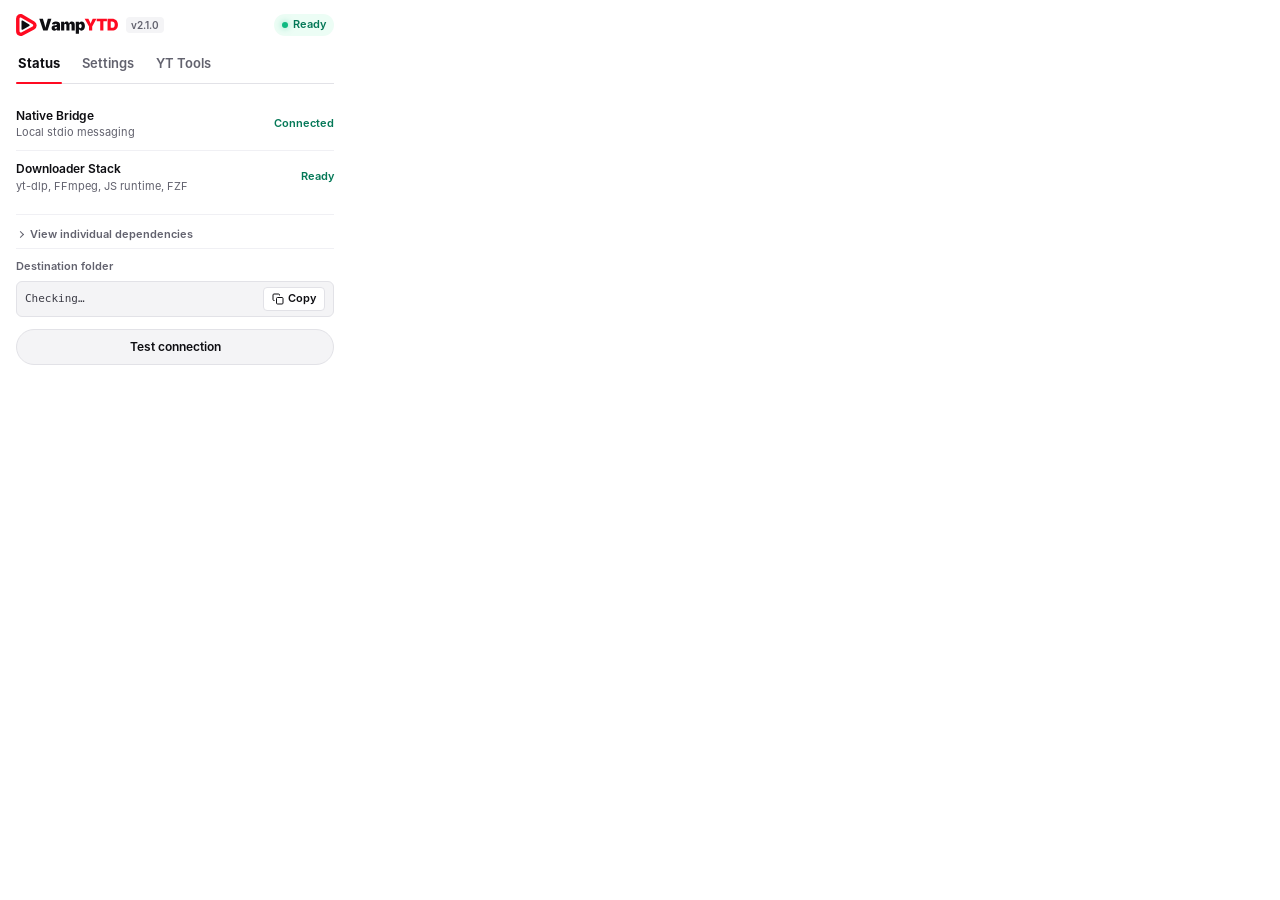
==== commit 646099d3: "chore: bump version to v2.1.0" ====
--- a/extension/popup.html
+++ b/extension/popup.html
@@ -862,7 +862,7 @@
           <source srcset="icons/vampytd-horizontal-reverse.svg" media="(prefers-color-scheme: dark)">
           <img src="icons/vampytd-horizontal-color.svg" alt="VampYTD" class="brand-logo" width="102" height="22">
         </picture>
-        <span class="brand-version" id="version-text">v2.0.0</span>
+        <span class="brand-version" id="version-text">v2.1.0</span>
       </div>
       <div class="overall-status good" id="overall-status">
         <span class="dot"></span>
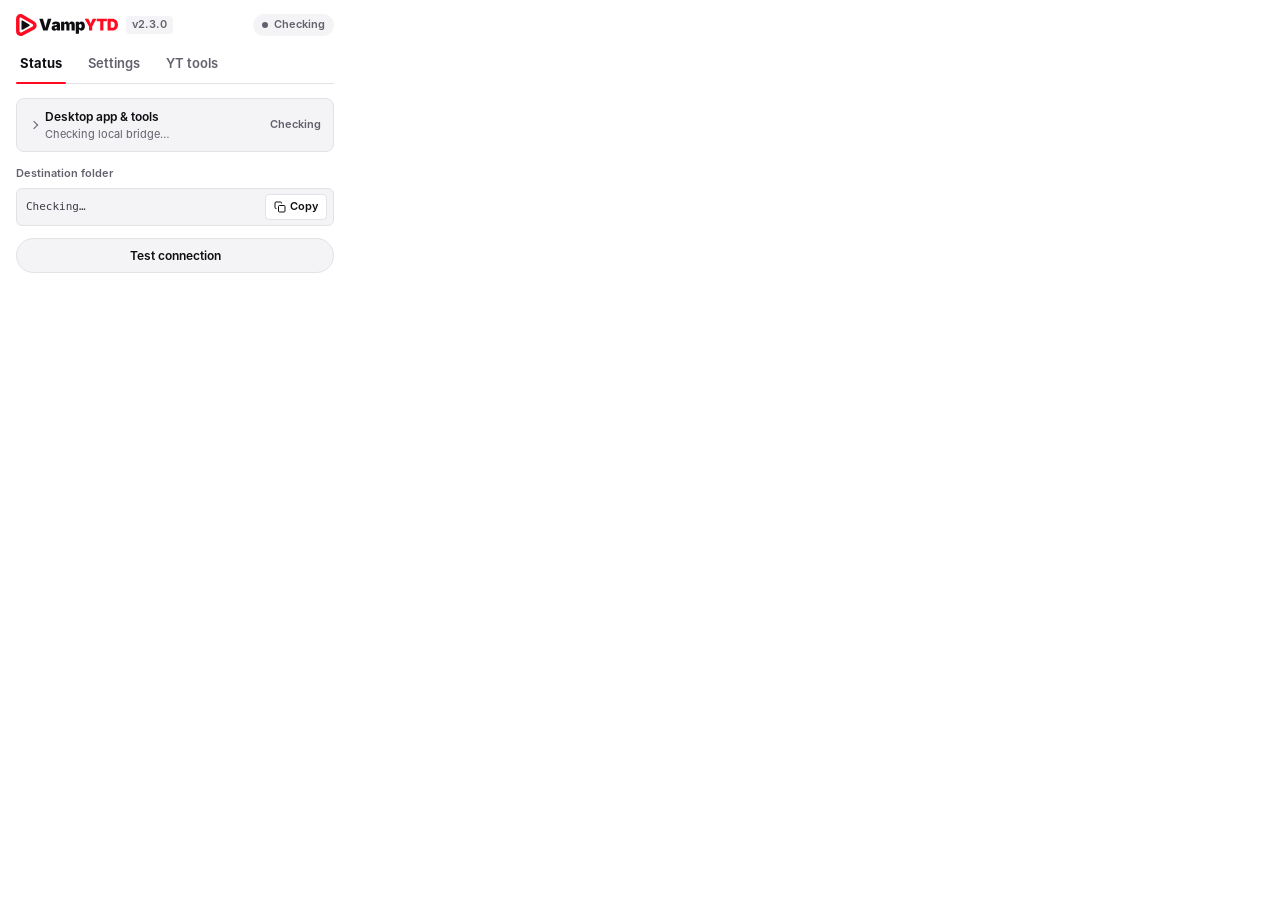
==== commit ee804a6a: "feat: add video-vs-playlist split button, TUI revamp, and accessibility audit fixes" ====
--- a/extension/popup.html
+++ b/extension/popup.html
@@ -37,9 +37,11 @@
     :root {
       color-scheme: light dark;
 
-      /* VampYTD Brand Tokens */
+      /* VampYTD Brand Tokens (aligned with vampytd-brand-kit/tokens/colors.css) */
       --vamp-red: #FF0A21;
-      --vamp-red-deep: #E00019;
+      --vamp-red-deep: #E00019;   /* 5.02:1 with white text — WCAG AA for small text */
+      --vamp-red-hover: #C40016;
+      --vamp-red-active: #A80013;
       --vamp-ink: #0E0E12;
       --vamp-white: #FFFFFF;
       --vamp-graphite: #1C1C22;
@@ -47,115 +49,70 @@
       --vamp-mist: #F4F4F6;
       --vamp-line: #E2E2E7;
 
-      /* Light Theme (Default) */
-      --bg: var(--vamp-white);
-      --surface: var(--vamp-white);
-      --surface-subtle: var(--vamp-mist);
-      --surface-hover: #ebebee;
-      --surface-muted: var(--vamp-mist);
-      --border: var(--vamp-line);
-      --border-subtle: #f0f0f4;
-      --border-focus: var(--vamp-ink);
-      --text: var(--vamp-ink);
-      --text-secondary: #3c3c46;
-      --text-muted: var(--vamp-slate);
-
-      /* Primary Brand Action & Badges */
-      --yt-red: var(--vamp-red);
-      --yt-red-hover: var(--vamp-red-deep);
-      --yt-red-active: #c20016;
-      --yt-red-badge: var(--vamp-red);
+      /* Semantic Tokens (single light-dark() layer, responds to OS & YouTube theme) */
+      --bg: light-dark(var(--vamp-white), var(--vamp-ink));
+      --surface: light-dark(var(--vamp-white), var(--vamp-graphite));
+      --surface-subtle: light-dark(var(--vamp-mist), #24242C);
+      --surface-hover: light-dark(#EBEBEE, #2C2C36);
+      --surface-muted: light-dark(var(--vamp-mist), #18181F);
+      --border: light-dark(var(--vamp-line), #2A2A32);
+      --border-subtle: light-dark(#F0F0F4, #202028);
+      --border-focus: light-dark(var(--vamp-ink), var(--vamp-white));
+      --text: light-dark(var(--vamp-ink), var(--vamp-white));
+      --text-secondary: light-dark(#3C3C46, #D1D1D8);
+      --text-muted: light-dark(var(--vamp-slate), #A4A4B0);
+
+      /* Brand Action & Accent Tokens */
+      --brand-accent: var(--vamp-red);
+      --brand-action: var(--vamp-red-deep);
+      --brand-action-hover: var(--vamp-red-hover);
+      --brand-action-active: var(--vamp-red-active);
+      --brand-text: light-dark(var(--vamp-red-deep), #FF4D5E);
+      --badge-hotstar: #0369A1;
 
       /* Hero Media Card */
-      --card-hero-bg: var(--vamp-mist);
-      --card-hero-border: var(--vamp-line);
+      --card-hero-bg: light-dark(var(--vamp-mist), #16161C);
+      --card-hero-border: light-dark(var(--vamp-line), #2A2A32);
 
       /* Switch Styles */
-      --switch-track: var(--vamp-line);
-      --switch-active: var(--vamp-red);
+      --switch-track: light-dark(#D0D0D8, #353540);
+      --switch-active: var(--vamp-red-deep);
       --switch-thumb: var(--vamp-white);
 
-      /* Telemetry Status Colors */
-      --success-text: #047857;
-      --success-bg: #ecfdf5;
-      --warning-text: #b45309;
-      --warning-bg: #fffbeb;
-      --error-text: #b91c1c;
-      --error-bg: #fef2f2;
-    }
-
-    /* Dark Theme: System preference or dynamic [data-theme="dark"] */
-    @media (prefers-color-scheme: dark) {
-      :root:not([data-theme="light"]) {
-        --bg: var(--vamp-ink);
-        --surface: var(--vamp-graphite);
-        --surface-subtle: #24242c;
-        --surface-hover: #2c2c36;
-        --surface-muted: #18181f;
-        --border: #2a2a34;
-        --border-subtle: #202028;
-        --border-focus: var(--vamp-white);
-        --text: var(--vamp-white);
-        --text-secondary: #d1d1d8;
-        --text-muted: #a4a4b0;
-
-        --yt-red: var(--vamp-red);
-        --yt-red-hover: var(--vamp-red-deep);
-        --yt-red-active: #c20016;
-        --yt-red-badge: var(--vamp-red);
-
-        --card-hero-bg: #16161c;
-        --card-hero-border: #2a2a34;
-
-        --switch-track: #353540;
-        --switch-active: var(--vamp-red);
-        --switch-thumb: var(--vamp-white);
-
-        --success-text: #34d399;
-        --success-bg: #064e3b33;
-        --warning-text: #fbbf24;
-        --warning-bg: #78350f33;
-        --error-text: #f87171;
-        --error-bg: #7f1d1d33;
-      }
-    }
-
-    [data-theme="dark"] {
-      --bg: var(--vamp-ink);
-      --surface: var(--vamp-graphite);
-      --surface-subtle: #24242c;
-      --surface-hover: #2c2c36;
-      --surface-muted: #18181f;
-      --border: #2a2a34;
-      --border-subtle: #202028;
-      --border-focus: var(--vamp-white);
-      --text: var(--vamp-white);
-      --text-secondary: #d1d1d8;
-      --text-muted: #a4a4b0;
-
-      --yt-red: var(--vamp-red);
-      --yt-red-hover: var(--vamp-red-deep);
-      --yt-red-active: #c20016;
-      --yt-red-badge: var(--vamp-red);
-
-      --card-hero-bg: #16161c;
-      --card-hero-border: #2a2a34;
-
-      --switch-track: #353540;
-      --switch-active: var(--vamp-red);
-      --switch-thumb: var(--vamp-white);
-
-      --success-text: #34d399;
-      --success-bg: #064e3b33;
-      --warning-text: #fbbf24;
-      --warning-bg: #78350f33;
-      --error-text: #f87171;
-      --error-bg: #7f1d1d33;
+      /* Status Colors (WCAG AA on their respective backgrounds) */
+      --success-text: light-dark(#047857, #34D399);
+      --success-bg: light-dark(#ECFDF5, rgba(6, 78, 59, 0.28));
+      --success-solid: #047857;
+      --warning-text: light-dark(#B45309, #FBBF24);
+      --warning-bg: light-dark(#FFFBEB, rgba(120, 53, 15, 0.28));
+      --error-text: light-dark(#B91C1C, #F87171);
+      --error-bg: light-dark(#FEF2F2, rgba(127, 29, 29, 0.28));
+      --error-solid: #B91C1C;
+    }
+
+    :root[data-theme="dark"] {
+      color-scheme: dark;
+    }
+
+    :root[data-theme="light"] {
+      color-scheme: light;
     }
 
     * { box-sizing: border-box; margin: 0; padding: 0; }
 
     [hidden] { display: none !important; }
+
+    .sr-only {
+      position: absolute;
+      width: 1px;
+      height: 1px;
+      padding: 0;
+      margin: -1px;
+      overflow: hidden;
+      clip: rect(0, 0, 0, 0);
+      white-space: nowrap;
+      border: 0;
+    }
 
     html {
       scrollbar-gutter: stable;
@@ -167,7 +124,7 @@
       overflow-y: auto;
       scrollbar-gutter: stable;
       scrollbar-width: thin;
-      scrollbar-color: light-dark(#b9b9c2, #4a4a55) transparent;
+      scrollbar-color: light-dark(#B9B9C2, #4A4A55) transparent;
       background: var(--bg);
       color: var(--text);
       font: 13px/1.45 "Inter", -apple-system, BlinkMacSystemFont, "Segoe UI", Roboto, sans-serif;
@@ -176,24 +133,17 @@
     }
 
     ::selection {
-      background: var(--vamp-red);
+      background: var(--brand-accent);
       color: var(--vamp-ink);
     }
 
-    /* WebKit scrollbar fallback */
-    body::-webkit-scrollbar {
-      width: 6px;
-    }
-    body::-webkit-scrollbar-track {
-      background: transparent;
-    }
+    body::-webkit-scrollbar { width: 6px; }
+    body::-webkit-scrollbar-track { background: transparent; }
     body::-webkit-scrollbar-thumb {
       background: var(--border);
       border-radius: 999px;
     }
-    body::-webkit-scrollbar-thumb:hover {
-      background: var(--text-muted);
-    }
+    body::-webkit-scrollbar-thumb:hover { background: var(--text-muted); }
 
     .shell { padding: 14px 16px 16px; }
 
@@ -211,11 +161,6 @@
       align-items: center;
       gap: 8px;
       text-decoration: none;
-    }
-
-    .brand-picture {
-      display: flex;
-      align-items: center;
     }
 
     .brand-logo {
@@ -225,12 +170,23 @@
       display: block;
     }
 
+    /* Theme-aware logo switching (works for both OS theme and [data-theme] override) */
+    .logo-dark { display: none; }
+    .logo-light { display: block; }
+
+    @media (prefers-color-scheme: dark) {
+      :root:not([data-theme="light"]) .logo-dark { display: block; }
+      :root:not([data-theme="light"]) .logo-light { display: none; }
+    }
+    :root[data-theme="dark"] .logo-dark { display: block; }
+    :root[data-theme="dark"] .logo-light { display: none; }
+
     .brand-version {
       display: inline-block;
       color: var(--text-muted);
-      font-size: 10px;
-      font-weight: 600;
-      padding: 1px 5px;
+      font-size: 11px;
+      font-weight: 600;
+      padding: 1px 6px;
       background: var(--surface-muted);
       border-radius: 4px;
     }
@@ -238,23 +194,25 @@
     .overall-status {
       display: inline-flex;
       align-items: center;
-      gap: 5px;
-      padding: 3px 8px;
+      gap: 6px;
+      padding: 3px 9px;
       border-radius: 999px;
       font-size: 11px;
       font-weight: 600;
       user-select: none;
-    }
-
-    .dot { width: 6px; height: 6px; border-radius: 50%; }
-    .overall-status.good .dot { background: #10b981; box-shadow: 0 0 6px rgba(16,185,129,0.5); }
+      color: var(--text-muted);
+      background: var(--surface-muted);
+    }
+
+    .dot { width: 6px; height: 6px; border-radius: 50%; background: var(--text-muted); }
+    .overall-status.good .dot { background: #10B981; box-shadow: 0 0 6px rgba(16, 185, 129, 0.5); }
     .overall-status.good { color: var(--success-text); background: var(--success-bg); }
-    .overall-status.warn .dot { background: #f59e0b; }
+    .overall-status.warn .dot { background: #F59E0B; }
     .overall-status.warn { color: var(--warning-text); background: var(--warning-bg); }
-    .overall-status.bad  .dot { background: #ef4444; }
-    .overall-status.bad  { color: var(--error-text); background: var(--error-bg); }
-
-    /* Native YouTube Underline Tabs */
+    .overall-status.bad .dot { background: #EF4444; }
+    .overall-status.bad { color: var(--error-text); background: var(--error-bg); }
+
+    /* Underline Tabs */
     .tabs {
       display: flex;
       border-bottom: 1px solid var(--border);
@@ -265,21 +223,26 @@
     .tab {
       border: 0;
       background: transparent;
-      padding: 6px 2px 10px;
+      padding: 6px 4px 10px;
       color: var(--text-muted);
       cursor: pointer;
       font: inherit;
       font-size: 13px;
-      font-weight: 550;
+      font-weight: 600;
       position: relative;
+      border-radius: 4px 4px 0 0;
       transition: color 0.15s;
     }
 
     .tab:hover { color: var(--text); }
-    .tab:focus-visible { outline: none; color: var(--yt-red); }
+    .tab:focus-visible {
+      outline: 2px solid var(--border-focus);
+      outline-offset: 2px;
+      color: var(--text);
+    }
     .tab.active {
       color: var(--text);
-      font-weight: 650;
+      font-weight: 700;
     }
     .tab.active::after {
       content: "";
@@ -288,7 +251,7 @@
       left: 0;
       right: 0;
       height: 2px;
-      background: var(--yt-red);
+      background: var(--brand-accent);
       border-radius: 2px;
     }
 
@@ -304,7 +267,7 @@
       }
     }
 
-    /* Hero Media Card (Neutral with Crisp Internal Crimson Signpost) */
+    /* Hero Media Card */
     .hero-media-card {
       position: relative;
       overflow: hidden;
@@ -312,11 +275,10 @@
       border: 1px solid var(--card-hero-border);
       border-radius: 10px;
       padding: 12px 14px 12px 16px;
-      margin-bottom: 14px;
+      margin-bottom: 12px;
       display: flex;
       flex-direction: column;
       gap: 8px;
-      box-shadow: 0 1px 3px rgba(0,0,0,0.02);
     }
     .hero-media-card::before {
       content: "";
@@ -325,7 +287,7 @@
       left: 0;
       bottom: 0;
       width: 3.5px;
-      background: var(--yt-red);
+      background: var(--brand-accent);
     }
 
     .empty-media-card {
@@ -333,13 +295,11 @@
       border: 1px dashed var(--border);
       border-radius: 10px;
       padding: 12px 14px;
-      margin-bottom: 14px;
+      margin-bottom: 12px;
       display: flex;
       align-items: center;
       gap: 12px;
-      transition: opacity 0.15s ease, border-color 0.15s ease;
-    }
-    .empty-media-card[hidden] { display: none; }
+    }
     .empty-media-icon {
       color: var(--text-muted);
       flex-shrink: 0;
@@ -352,46 +312,47 @@
     .empty-media-title {
       font-size: 12px;
       font-weight: 600;
-      color: var(--text-secondary);
+      color: var(--text);
     }
     .empty-media-sub {
       font-size: 11px;
       color: var(--text-muted);
-      line-height: 1.3;
+      line-height: 1.35;
     }
 
     .media-card-header {
       display: flex;
       align-items: center;
       gap: 6px;
+      flex-wrap: wrap;
     }
 
     .site-badge {
       display: inline-block;
       padding: 2px 6px;
       border-radius: 4px;
-      background: var(--yt-red-badge);
-      color: #ffffff;
-      font-size: 9px;
+      background: var(--brand-action);
+      color: var(--vamp-white);
+      font-size: 11px;
       font-weight: 700;
-      letter-spacing: .04em;
-      text-transform: uppercase;
+      letter-spacing: 0.02em;
       flex-shrink: 0;
     }
-    .site-badge.hotstar { background: #0284c7; }
-
-    .detected-pill {
-      font-size: 10px;
-      font-weight: 600;
-      color: var(--text-muted);
+    .site-badge.hotstar { background: var(--badge-hotstar); }
+
+    .context-pill {
+      font-size: 11px;
+      font-weight: 600;
+      color: var(--text-secondary);
       background: var(--surface-muted);
-      padding: 1px 6px;
+      border: 1px solid var(--border);
+      padding: 1px 7px;
       border-radius: 4px;
     }
 
     .active-video-title {
       font-weight: 600;
-      font-size: 12px;
+      font-size: 13px;
       color: var(--text);
       line-height: 1.35;
       display: -webkit-box;
@@ -400,7 +361,7 @@
       overflow: hidden;
     }
 
-    /* Primary Action CTA (Native YouTube Crimson Pill) */
+    /* Primary Action CTA (WCAG AA #E00019 + white = 5.02:1) */
     .yt-primary-btn {
       width: 100%;
       display: flex;
@@ -410,25 +371,27 @@
       padding: 8px 14px;
       border: 0;
       border-radius: 999px;
-      background: var(--yt-red);
-      color: #ffffff;
+      background: var(--brand-action);
+      color: var(--vamp-white);
       cursor: pointer;
       font: inherit;
       font-size: 12px;
       font-weight: 600;
-      box-shadow: 0 1px 3px rgba(204, 0, 0, 0.25);
+      box-shadow: 0 1px 3px rgba(224, 0, 25, 0.25);
       transition: background 0.15s, transform 0.1s;
     }
-    .yt-primary-btn:hover { background: var(--yt-red-hover); }
-    .yt-primary-btn:active { transform: scale(0.99); background: var(--yt-red-active); }
-    .yt-primary-btn:focus-visible { outline: 2px solid var(--yt-red); outline-offset: 1px; }
-    .yt-primary-btn:disabled { opacity: 0.65; cursor: wait; }
+    .yt-primary-btn:hover { background: var(--brand-action-hover); }
+    .yt-primary-btn:active { transform: scale(0.99); background: var(--brand-action-active); }
+    .yt-primary-btn:focus-visible { outline: 2px solid var(--border-focus); outline-offset: 2px; }
+    .yt-primary-btn:disabled { opacity: 0.7; cursor: wait; }
+    .yt-primary-btn.state-ok { background: var(--success-solid); box-shadow: none; }
+    .yt-primary-btn.state-err { background: var(--error-solid); box-shadow: none; }
 
     .media-card-actions {
       display: flex;
       flex-direction: column;
       gap: 6px;
-      margin-top: 4px;
+      margin-top: 2px;
     }
 
     .playlist-sub-btn {
@@ -440,11 +403,11 @@
       padding: 7px 12px;
       border: 1px solid var(--border);
       border-radius: 999px;
-      background: var(--surface-muted);
+      background: var(--surface);
       color: var(--text);
       cursor: pointer;
       font: inherit;
-      font-size: 11px;
+      font-size: 12px;
       font-weight: 600;
       transition: background 0.15s, border-color 0.15s, color 0.15s;
     }
@@ -454,85 +417,55 @@
     }
     .playlist-sub-btn:focus-visible {
       outline: 2px solid var(--border-focus);
-    }
-    .playlist-sub-btn:disabled {
-      opacity: 0.6;
-      cursor: wait;
-    }
-
-    /* Borderless Section Rows */
-    .section-list {
-      display: flex;
-      flex-direction: column;
-      margin-bottom: 10px;
-    }
-
-    .list-row {
+      outline-offset: 2px;
+    }
+    .playlist-sub-btn:disabled { opacity: 0.65; cursor: wait; }
+    .playlist-sub-btn.state-ok { border-color: var(--success-text); color: var(--success-text); }
+    .playlist-sub-btn.state-err { border-color: var(--error-text); color: var(--error-text); }
+
+    /* Compact System Status Accordion */
+    .system-details {
+      border: 1px solid var(--border);
+      border-radius: 8px;
+      background: var(--surface-subtle);
+      margin-bottom: 12px;
+      overflow: hidden;
+    }
+
+    .system-details summary {
+      cursor: pointer;
+      list-style: none;
       display: flex;
       align-items: center;
       justify-content: space-between;
-      gap: 12px;
-      padding: 9px 0;
-      border-bottom: 1px solid var(--border-subtle);
-    }
-    .list-row:last-child { border-bottom: 0; }
-
-    .row-meta { display: flex; flex-direction: column; gap: 1px; flex: 1; }
-    .row-title { font-weight: 550; font-size: 12px; color: var(--text); }
-    .row-sub { font-size: 11px; color: var(--text-muted); }
-
-    .status-pill {
-      font-size: 11px;
-      font-weight: 600;
-      color: var(--text-muted);
-      text-align: right;
-    }
-    .status-pill.good { color: var(--success-text); }
-    .status-pill.warn { color: var(--warning-text); }
-    .status-pill.bad  { color: var(--error-text); }
-
-    /* Clickable Toggle Rows (44px target) */
-    .toggle-row {
-      cursor: pointer;
+      gap: 10px;
+      padding: 9px 12px;
       user-select: none;
-      padding: 8px 6px;
-      margin: 0 -6px;
-      border-radius: 8px;
       transition: background 0.12s ease;
     }
-    .toggle-row:hover {
+    .system-details summary::-webkit-details-marker,
+    .system-details summary::marker {
+      display: none;
+    }
+    .system-details summary:hover {
       background: var(--surface-hover);
     }
-
-    /* Balanced 3-Column Tools Grid */
-    .tools-accordion {
-      margin-top: 2px;
-      border-top: 1px solid var(--border-subtle);
-      padding-top: 6px;
-    }
-
-    .tools-accordion summary {
-      cursor: pointer;
-      font-size: 11px;
-      font-weight: 600;
-      color: var(--text-muted);
-      user-select: none;
-      padding: 6px 0;
-      transition: color 0.15s;
-      display: flex;
-      align-items: center;
-      gap: 7px;
-      list-style: none;
-    }
-    .tools-accordion summary::-webkit-details-marker,
-    .tools-accordion summary::marker {
-      display: none;
-    }
-    .tools-accordion summary::before {
-      content: "";
-      display: inline-block;
-      width: 4px;
-      height: 4px;
+    .system-details summary:focus-visible {
+      outline: 2px solid var(--border-focus);
+      outline-offset: -2px;
+      border-radius: 7px;
+    }
+
+    .summary-left {
+      display: flex;
+      align-items: center;
+      gap: 8px;
+      min-width: 0;
+    }
+
+    .chevron-indicator {
+      width: 6px;
+      height: 6px;
       border-right: 1.5px solid var(--text-muted);
       border-bottom: 1.5px solid var(--text-muted);
       transform: rotate(-45deg);
@@ -540,16 +473,20 @@
       flex-shrink: 0;
       margin-left: 2px;
     }
-    .tools-accordion[open] summary::before {
+    .system-details[open] .chevron-indicator {
       transform: rotate(45deg);
     }
-    .tools-accordion summary:hover { color: var(--text-secondary); }
+
+    .system-details-body {
+      padding: 0 12px 10px;
+      border-top: 1px solid var(--border-subtle);
+    }
 
     .tools-chips-grid {
       display: grid;
       grid-template-columns: repeat(2, 1fr);
       gap: 6px;
-      padding: 8px 0 4px;
+      padding-top: 9px;
     }
 
     .tool-chip {
@@ -558,33 +495,78 @@
       justify-content: space-between;
       gap: 6px;
       padding: 6px 8px;
-      background: var(--surface-muted);
+      background: var(--surface);
+      border: 1px solid var(--border-subtle);
       border-radius: 6px;
       font-size: 11px;
     }
-    .tool-chip.span-full {
-      grid-column: 1 / -1;
-    }
-    .tool-name { color: var(--text-secondary); font-weight: 550; }
+    .tool-name { color: var(--text-secondary); font-weight: 600; }
     .tool-val { font-weight: 600; color: var(--text-muted); font-size: 11px; }
     .tool-val.good { color: var(--success-text); }
     .tool-val.warn { color: var(--warning-text); }
     .tool-val.bad  { color: var(--error-text); }
 
-    /* Actionable Destination Folder Container */
+    .bridge-help-note {
+      margin-top: 8px;
+      padding: 7px 9px;
+      border-radius: 6px;
+      background: var(--error-bg);
+      color: var(--error-text);
+      font-size: 11px;
+      line-height: 1.35;
+    }
+
+    /* Borderless Section Rows */
+    .section-list {
+      display: flex;
+      flex-direction: column;
+      margin-bottom: 10px;
+    }
+
+    .list-row {
+      display: flex;
+      align-items: center;
+      justify-content: space-between;
+      gap: 12px;
+      padding: 9px 0;
+      border-bottom: 1px solid var(--border-subtle);
+    }
+    .list-row:last-child { border-bottom: 0; }
+
+    .row-meta { display: flex; flex-direction: column; gap: 2px; flex: 1; min-width: 0; }
+    .row-title { font-weight: 600; font-size: 12px; color: var(--text); }
+    .row-sub { font-size: 11px; color: var(--text-muted); line-height: 1.35; }
+
+    .status-pill {
+      font-size: 11px;
+      font-weight: 600;
+      color: var(--text-muted);
+      text-align: right;
+      flex-shrink: 0;
+    }
+    .status-pill.good { color: var(--success-text); }
+    .status-pill.warn { color: var(--warning-text); }
+    .status-pill.bad  { color: var(--error-text); }
+
+    /* Clickable Toggle Rows */
+    .toggle-row {
+      cursor: pointer;
+      user-select: none;
+      padding: 8px 6px;
+      margin: 0 -6px;
+      border-radius: 8px;
+      transition: background 0.12s ease;
+    }
+    .toggle-row:hover { background: var(--surface-hover); }
+
+    /* Destination Folder Container (no nested clickable div) */
     .folder-section {
-      padding: 10px 0 12px;
-      border-top: 1px solid var(--border-subtle);
+      padding: 2px 0 12px;
       display: flex;
       flex-direction: column;
       gap: 6px;
     }
 
-    .folder-header {
-      display: flex;
-      align-items: center;
-      justify-content: space-between;
-    }
     .folder-label {
       font-size: 11px;
       font-weight: 600;
@@ -599,16 +581,7 @@
       background: var(--surface-subtle);
       border: 1px solid var(--border);
       border-radius: 6px;
-      padding: 5px 8px;
-      cursor: pointer;
-      transition: border-color 0.15s, background 0.15s;
-    }
-    .folder-box:hover {
-      border-color: var(--text-secondary);
-      background: var(--surface-hover);
-    }
-    .folder-box:focus-within {
-      outline: 2px solid var(--border-focus);
+      padding: 5px 6px 5px 9px;
     }
 
     .folder-path {
@@ -632,7 +605,7 @@
       font: inherit;
       font-size: 11px;
       font-weight: 600;
-      padding: 3px 8px;
+      padding: 4px 8px;
       border-radius: 4px;
       flex-shrink: 0;
       transition: color 0.15s, background 0.15s, border-color 0.15s;
@@ -640,6 +613,14 @@
     .btn-copy-folder:hover {
       background: var(--surface-hover);
       border-color: var(--text-secondary);
+    }
+    .btn-copy-folder:focus-visible {
+      outline: 2px solid var(--border-focus);
+      outline-offset: 1px;
+    }
+    .btn-copy-folder:disabled {
+      opacity: 0.5;
+      cursor: not-allowed;
     }
     .btn-copy-folder.copied {
       color: var(--success-text);
@@ -647,7 +628,7 @@
       background: var(--success-bg);
     }
 
-    /* Quiet Secondary Tonal Action Button */
+    /* Quiet Secondary Action Button */
     .yt-secondary-btn {
       width: 100%;
       padding: 8px 12px;
@@ -662,15 +643,18 @@
       transition: background 0.15s, border-color 0.15s;
     }
     .yt-secondary-btn:hover { background: var(--surface-hover); border-color: var(--text-secondary); }
-    .yt-secondary-btn:focus-visible { outline: 2px solid var(--border-focus); }
+    .yt-secondary-btn:focus-visible { outline: 2px solid var(--border-focus); outline-offset: 2px; }
     .yt-secondary-btn:disabled { opacity: 0.6; cursor: wait; }
 
-    .checked-time { margin-top: 6px; color: var(--text-muted); font-size: 10px; text-align: center; }
+    .checked-time {
+      margin-top: 6px;
+      color: var(--text-muted);
+      font-size: 11px;
+      text-align: center;
+    }
 
     /* Settings Groups */
-    .settings-group {
-      margin-bottom: 12px;
-    }
+    .settings-group { margin-bottom: 12px; }
     .settings-heading {
       color: var(--text-muted);
       font-size: 11px;
@@ -678,11 +662,8 @@
       margin-bottom: 6px;
     }
 
-    /* Option Chips with Native Left Radio Indicators */
-    .options-grid {
-      display: grid;
-      gap: 5px;
-    }
+    /* Option Chips with Radio Indicators */
+    .options-grid { display: grid; gap: 5px; }
 
     .option-chip {
       display: flex;
@@ -700,13 +681,14 @@
       background: var(--surface-hover);
       border-color: var(--text-secondary);
     }
-    .option-chip:focus-visible { outline: 2px solid var(--border-focus); }
-    
+    .option-chip:focus-visible {
+      outline: 2px solid var(--border-focus);
+      outline-offset: 1px;
+    }
     .option-chip.active {
       border-color: var(--text);
       background: var(--surface-subtle);
       color: var(--text);
-      font-weight: 600;
       box-shadow: 0 0 0 1px var(--text);
     }
 
@@ -725,39 +707,28 @@
       align-items: center;
       justify-content: center;
       flex-shrink: 0;
-      transition: border-color 0.15s, background 0.15s;
+      transition: border-color 0.15s;
     }
     .radio-dot::after {
       content: "";
       width: 7px;
       height: 7px;
       border-radius: 50%;
-      background: var(--yt-red);
+      background: var(--brand-accent);
       opacity: 0;
       transform: scale(0.4);
       transition: transform 0.15s ease, opacity 0.15s ease;
     }
-    .option-chip:hover .radio-dot {
-      border-color: var(--text-secondary);
-    }
-    .option-chip.active .radio-dot {
-      border-color: var(--yt-red);
-    }
-    .option-chip.active .radio-dot::after {
-      opacity: 1;
-      transform: scale(1);
-    }
-
-    .option-title { font-weight: 550; font-size: 12px; }
-    .option-chip.active .option-title { font-weight: 650; }
+    .option-chip:hover .radio-dot { border-color: var(--text-secondary); }
+    .option-chip.active .radio-dot { border-color: var(--brand-accent); }
+    .option-chip.active .radio-dot::after { opacity: 1; transform: scale(1); }
+
+    .option-title { font-weight: 600; font-size: 12px; }
+    .option-chip.active .option-title { font-weight: 700; }
     .option-meta { font-size: 11px; color: var(--text-muted); }
 
-    /* Preferred Codec: Auto Hero Pill + Balanced 2x2 Grid */
-    .codec-container {
-      display: flex;
-      flex-direction: column;
-      gap: 5px;
-    }
+    /* Preferred Codec: Auto Hero + 2x2 Grid */
+    .codec-container { display: flex; flex-direction: column; gap: 5px; }
 
     .codec-hero {
       display: flex;
@@ -772,16 +743,15 @@
       transition: background 0.12s, border-color 0.12s, color 0.12s;
     }
     .codec-hero:hover { background: var(--surface-hover); border-color: var(--text-secondary); }
-    .codec-hero:focus-visible { outline: 2px solid var(--border-focus); }
+    .codec-hero:focus-visible { outline: 2px solid var(--border-focus); outline-offset: 1px; }
     .codec-hero.active {
       border-color: var(--text);
       background: var(--surface-subtle);
       color: var(--text);
-      font-weight: 650;
       box-shadow: 0 0 0 1px var(--text);
     }
-    .codec-hero-title { font-size: 12px; font-weight: 550; }
-    .codec-hero.active .codec-hero-title { font-weight: 650; }
+    .codec-hero-title { font-size: 12px; font-weight: 600; }
+    .codec-hero.active .codec-hero-title { font-weight: 700; }
     .codec-hero-meta { font-size: 11px; color: var(--text-muted); }
 
     .codec-grid-2x2 {
@@ -795,7 +765,7 @@
       flex-direction: column;
       align-items: center;
       justify-content: center;
-      padding: 7px 4px;
+      padding: 7px 6px;
       border: 1px solid var(--border);
       border-radius: 6px;
       background: var(--surface);
@@ -805,19 +775,109 @@
       transition: background 0.12s, border-color 0.12s, color 0.12s;
     }
     .codec-chip:hover { background: var(--surface-hover); border-color: var(--text-secondary); }
-    .codec-chip:focus-visible { outline: 2px solid var(--border-focus); }
-    
+    .codec-chip:focus-visible { outline: 2px solid var(--border-focus); outline-offset: 1px; }
     .codec-chip.active {
       border-color: var(--text);
       background: var(--surface-subtle);
       color: var(--text);
-      font-weight: 650;
       box-shadow: 0 0 0 1px var(--text);
     }
-    .codec-title { font-size: 11px; font-weight: 600; text-align: center; }
-    .codec-meta { font-size: 10px; color: var(--text-muted); margin-top: 1px; text-align: center; }
-
-    /* Native YouTube Neutral Toggle Switch */
+    .codec-title { font-size: 12px; font-weight: 600; }
+    .codec-chip.active .codec-title { font-weight: 700; }
+    .codec-meta { font-size: 11px; color: var(--text-muted); margin-top: 1px; }
+
+    /* Unified YouTube Cookies Card (Toggle first -> Status & Import) */
+    .cookie-card {
+      background: var(--surface-subtle);
+      border: 1px solid var(--border);
+      border-radius: 8px;
+      padding: 10px 12px;
+      display: flex;
+      flex-direction: column;
+      gap: 9px;
+      transition: border-color 0.15s, background 0.15s;
+    }
+    .cookie-card.drag-over {
+      border-color: var(--brand-accent);
+      background: var(--surface-hover);
+    }
+
+    .cookie-toggle-row {
+      display: flex;
+      align-items: center;
+      justify-content: space-between;
+      gap: 10px;
+      cursor: pointer;
+      user-select: none;
+    }
+
+    .cookie-divider {
+      height: 1px;
+      background: var(--border-subtle);
+    }
+
+    .cookie-header-row {
+      display: flex;
+      align-items: center;
+      justify-content: space-between;
+      gap: 8px;
+    }
+
+    .cookie-actions {
+      display: flex;
+      align-items: center;
+      gap: 8px;
+      flex-wrap: wrap;
+    }
+
+    .cookie-btn {
+      display: inline-flex;
+      align-items: center;
+      gap: 6px;
+      padding: 5px 10px;
+      font-size: 11px;
+      font-weight: 600;
+      border-radius: 6px;
+      border: 1px solid var(--border);
+      background: var(--surface);
+      color: var(--text);
+      cursor: pointer;
+      transition: border-color 0.15s, color 0.15s, background 0.15s;
+      font-family: inherit;
+    }
+    .cookie-btn:hover {
+      border-color: var(--brand-text);
+      color: var(--brand-text);
+      background: var(--surface-hover);
+    }
+    .cookie-btn:focus-visible {
+      outline: 2px solid var(--border-focus);
+      outline-offset: 1px;
+    }
+    .cookie-btn.btn-clear {
+      border-color: transparent;
+      background: transparent;
+      color: var(--error-text);
+    }
+    .cookie-btn.btn-clear:hover,
+    .cookie-btn.btn-clear.confirming {
+      background: var(--error-bg);
+      border-color: var(--error-text);
+    }
+    .cookie-hint {
+      font-size: 11px;
+      color: var(--text-muted);
+    }
+    .cookie-feedback {
+      font-size: 11px;
+      line-height: 1.35;
+      padding: 6px 8px;
+      border-radius: 6px;
+    }
+    .cookie-feedback.good { color: var(--success-text); background: var(--success-bg); }
+    .cookie-feedback.bad { color: var(--error-text); background: var(--error-bg); }
+
+    /* Toggle Switch */
     .switch {
       position: relative;
       width: 36px;
@@ -831,7 +891,7 @@
       border-radius: 999px;
       background: var(--switch-track);
       cursor: pointer;
-      transition: background .18s;
+      transition: background 0.18s;
     }
     .slider::before {
       content: "";
@@ -842,117 +902,118 @@
       left: 3px;
       border-radius: 50%;
       background: var(--switch-thumb);
-      box-shadow: 0 1px 2px rgba(0,0,0,0.25);
-      transition: transform .18s;
-    }
-    .switch input:checked + .slider             { background: var(--switch-active); }
-    .switch input:checked + .slider::before     { transform: translateX(16px); }
+      box-shadow: 0 1px 2px rgba(0, 0, 0, 0.25);
+      transition: transform 0.18s;
+    }
+    .switch input:checked + .slider { background: var(--switch-active); }
+    .switch input:checked + .slider::before { transform: translateX(16px); }
     .switch input:focus-visible + .slider {
       outline: 2px solid var(--border-focus);
       outline-offset: 2px;
+    }
+
+    @media (prefers-reduced-motion: reduce) {
+      *, *::before, *::after {
+        transition-duration: 0.01ms !important;
+        animation-duration: 0.01ms !important;
+      }
     }
   </style>
 </head>
 <body>
   <div class="shell">
+    <h1 class="sr-only">VampYTD</h1>
+
     <!-- Header -->
     <header>
       <div class="brand">
-        <picture class="brand-picture">
-          <source srcset="icons/vampytd-horizontal-reverse.svg" media="(prefers-color-scheme: dark)">
-          <img src="icons/vampytd-horizontal-color.svg" alt="VampYTD" class="brand-logo" width="102" height="22">
-        </picture>
-        <span class="brand-version" id="version-text">v2.1.0</span>
+        <img src="icons/vampytd-horizontal-color.svg" alt="VampYTD" class="brand-logo logo-light" width="102" height="22">
+        <img src="icons/vampytd-horizontal-reverse.svg" alt="VampYTD" class="brand-logo logo-dark" width="102" height="22">
+        <span class="brand-version" id="version-text">v2.3.0</span>
       </div>
-      <div class="overall-status good" id="overall-status">
-        <span class="dot"></span>
-        <span id="overall-text">Ready</span>
+      <div class="overall-status" id="overall-status" role="status" aria-live="polite">
+        <span class="dot" aria-hidden="true"></span>
+        <span id="overall-text">Checking</span>
       </div>
     </header>
 
-    <!-- YouTube-style Underline Tabs -->
+    <!-- Underline Tabs -->
     <nav class="tabs" role="tablist" aria-label="Sections">
-      <button class="tab active" type="button" role="tab" id="tab-status" aria-selected="true" aria-controls="status-panel" data-panel="status-panel">Status</button>
-      <button class="tab" type="button" role="tab" id="tab-settings" aria-selected="false" aria-controls="settings-panel" data-panel="settings-panel">Settings</button>
-      <button class="tab" type="button" role="tab" id="tab-yt" aria-selected="false" aria-controls="yt-panel" data-panel="yt-panel">YT Tools</button>
+      <button class="tab active" type="button" role="tab" id="tab-status" aria-selected="true" aria-controls="status-panel" data-panel="status-panel" tabindex="0">Status</button>
+      <button class="tab" type="button" role="tab" id="tab-settings" aria-selected="false" aria-controls="settings-panel" data-panel="settings-panel" tabindex="-1">Settings</button>
+      <button class="tab" type="button" role="tab" id="tab-yt" aria-selected="false" aria-controls="yt-panel" data-panel="yt-panel" tabindex="-1">YT tools</button>
     </nav>
 
     <main>
       <!-- Panel 1: Status & Active Video -->
       <section class="panel" id="status-panel" role="tabpanel" aria-labelledby="tab-status">
-        <!-- Empty State Guidance Card (When not on YouTube / Hotstar) -->
+        <!-- Empty State Guidance Card -->
         <div class="empty-media-card" id="empty-media-card" hidden>
           <svg class="empty-media-icon" xmlns="http://www.w3.org/2000/svg" width="20" height="20" viewBox="0 0 24 24" fill="none" stroke="currentColor" stroke-width="2" stroke-linecap="round" stroke-linejoin="round" aria-hidden="true"><polygon points="5 3 19 12 5 21 5 3"></polygon></svg>
           <div class="empty-media-content">
             <span class="empty-media-title">No active video on this tab</span>
-            <span class="empty-media-sub">Open any YouTube video or Short to download directly</span>
+            <span class="empty-media-sub">Open a YouTube video, Short, playlist, or Hotstar page to download.</span>
           </div>
         </div>
-        <!-- Hero Media Card (Visible when on YouTube / Hotstar) -->
+
+        <!-- Hero Media Card -->
         <div class="hero-media-card" id="active-video-card" hidden>
           <div class="media-card-header">
             <span class="site-badge" id="active-video-badge">YouTube</span>
-            <span class="detected-pill">Detected</span>
+            <span class="context-pill" id="playlist-context-pill" hidden>In a playlist</span>
           </div>
-          <h1 class="active-video-title" id="active-video-title">Detecting video…</h1>
+          <h2 class="active-video-title" id="active-video-title">Detecting video…</h2>
           <div class="media-card-actions">
             <button class="yt-primary-btn" type="button" id="active-download-btn">
-              <svg xmlns="http://www.w3.org/2000/svg" width="16" height="16" viewBox="0 0 24 24" fill="currentColor"><path d="M12 2a1 1 0 0 0-1 1v11.586l-4.293-4.293a1 1 0 1 0-1.414 1.414L12 18.414l6.707-6.707a1 1 0 1 0-1.414-1.414L13 14.586V3a1 1 0 0 0-1-1Zm7 18H5a1 1 0 0 0 0 2h14a1 1 0 0 0 0-2Z"/></svg>
-              <span id="active-download-label">Download Video</span>
+              <svg id="active-download-icon" xmlns="http://www.w3.org/2000/svg" width="16" height="16" viewBox="0 0 24 24" fill="currentColor" aria-hidden="true"><path d="M12 2a1 1 0 0 0-1 1v11.586l-4.293-4.293a1 1 0 1 0-1.414 1.414L12 18.414l6.707-6.707a1 1 0 1 0-1.414-1.414L13 14.586V3a1 1 0 0 0-1-1Zm7 18H5a1 1 0 0 0 0 2h14a1 1 0 0 0 0-2Z"/></svg>
+              <span id="active-download-label">Download this video</span>
             </button>
             <button class="playlist-sub-btn" type="button" id="active-download-playlist-btn" hidden>
-              <svg xmlns="http://www.w3.org/2000/svg" width="15" height="15" viewBox="0 0 24 24" fill="currentColor"><path d="M4 6h16v2H4zm0 5h16v2H4zm0 5h10v2H4zm14 0v6l5-3z"/></svg>
-              <span>Download Playlist</span>
+              <svg xmlns="http://www.w3.org/2000/svg" width="15" height="15" viewBox="0 0 24 24" fill="currentColor" aria-hidden="true"><path d="M4 6h16v2H4zm0 5h16v2H4zm0 5h10v2H4zm14 0v6l5-3z"/></svg>
+              <span id="active-playlist-label">Download full playlist</span>
             </button>
           </div>
+          <span class="sr-only" id="download-live-region" role="status" aria-live="polite"></span>
         </div>
 
-        <!-- Compact Borderless Connection & Telemetry List -->
-        <div class="section-list">
-          <div class="list-row">
-            <div class="row-meta">
-              <span class="row-title">Native Bridge</span>
-              <span class="row-sub">Local stdio messaging</span>
-            </div>
-            <span class="status-pill good" id="native-status">Connected</span>
-          </div>
-
-          <div class="list-row">
-            <div class="row-meta">
-              <span class="row-title">Downloader Stack</span>
-              <span class="row-sub" id="tools-summary">yt-dlp, FFmpeg, JS runtime, FZF</span>
-            </div>
-            <span class="status-pill good" id="tools-status">Ready</span>
-          </div>
-        </div>
-
-        <!-- Balanced Dependencies Grid -->
-        <details class="tools-accordion" id="tools-details">
-          <summary>View individual dependencies</summary>
-          <div class="tools-chips-grid">
-            <div class="tool-chip"><span class="tool-name">VampYTD</span> <span class="tool-val" id="downloader-status">Checking</span></div>
-            <div class="tool-chip"><span class="tool-name">yt-dlp</span> <span class="tool-val" id="ytdlp-status">Checking</span></div>
-            <div class="tool-chip"><span class="tool-name">FFmpeg</span> <span class="tool-val" id="ffmpeg-status">Checking</span></div>
-            <div class="tool-chip"><span class="tool-name">JS runtime</span> <span class="tool-val" id="node-status">Checking</span></div>
-            <div class="tool-chip span-full"><span class="tool-name">FZF (Optional)</span> <span class="tool-val" id="fzf-status">Optional</span></div>
+        <!-- Compact System Status Accordion (auto-expands only on issues) -->
+        <details class="system-details" id="tools-details">
+          <summary>
+            <div class="summary-left">
+              <span class="chevron-indicator" aria-hidden="true"></span>
+              <div class="row-meta">
+                <span class="row-title">Desktop app &amp; tools</span>
+                <span class="row-sub" id="tools-summary">Checking local bridge…</span>
+              </div>
+            </div>
+            <span class="status-pill" id="tools-status">Checking</span>
+          </summary>
+          <div class="system-details-body">
+            <div class="tools-chips-grid">
+              <div class="tool-chip"><span class="tool-name">Desktop app</span> <span class="tool-val" id="native-status">Checking</span></div>
+              <div class="tool-chip"><span class="tool-name">yt-dlp</span> <span class="tool-val" id="ytdlp-status">Checking</span></div>
+              <div class="tool-chip"><span class="tool-name">FFmpeg</span> <span class="tool-val" id="ffmpeg-status">Checking</span></div>
+              <div class="tool-chip"><span class="tool-name">JS runtime</span> <span class="tool-val" id="node-status">Checking</span></div>
+            </div>
+            <div class="bridge-help-note" id="bridge-help-note" hidden>
+              VampYTD desktop app is disconnected. Run <code>install.ps1</code> and restart your browser.
+            </div>
           </div>
         </details>
 
-        <!-- Actionable Destination Folder Container -->
+        <!-- Destination Folder -->
         <div class="folder-section">
-          <div class="folder-header">
-            <span class="folder-label">Destination folder</span>
-          </div>
-          <div class="folder-box" id="folder-box" title="Click to copy path">
-            <span class="folder-path" id="download-folder">Checking…</span>
-            <button type="button" class="btn-copy-folder" id="btn-copy-folder" title="Copy folder path to clipboard">
-              <svg width="12" height="12" viewBox="0 0 24 24" fill="none" stroke="currentColor" stroke-width="2"><rect x="9" y="9" width="13" height="13" rx="2" ry="2"></rect><path d="M5 15H4a2 2 0 0 1-2-2V4a2 2 0 0 1 2-2h9a2 2 0 0 1 2 2v1"></path></svg>
+          <span class="folder-label" id="folder-label">Destination folder</span>
+          <div class="folder-box">
+            <span class="folder-path" id="download-folder" aria-labelledby="folder-label">Checking…</span>
+            <button type="button" class="btn-copy-folder" id="btn-copy-folder" aria-label="Copy destination folder path">
+              <svg width="12" height="12" viewBox="0 0 24 24" fill="none" stroke="currentColor" stroke-width="2" aria-hidden="true"><rect x="9" y="9" width="13" height="13" rx="2" ry="2"></rect><path d="M5 15H4a2 2 0 0 1-2-2V4a2 2 0 0 1 2-2h9a2 2 0 0 1 2 2v1"></path></svg>
               <span id="copy-label">Copy</span>
             </button>
           </div>
         </div>
 
-        <!-- Quiet Secondary Test Connection Button -->
+        <!-- Secondary Test Connection Button -->
         <button class="yt-secondary-btn" type="button" id="test-button">Test connection</button>
         <div class="checked-time" id="checked-time" aria-live="polite"></div>
       </section>
@@ -967,14 +1028,14 @@
                 <span class="radio-dot" aria-hidden="true"></span>
                 <span class="option-title">Interactive</span>
               </div>
-              <span class="option-meta">Format menu</span>
+              <span class="option-meta">Pick format in terminal</span>
             </div>
             <div class="option-chip" data-mode="quick-max" role="radio" aria-checked="false" tabindex="-1">
               <div class="option-label-group">
                 <span class="radio-dot" aria-hidden="true"></span>
                 <span class="option-title">Quick Max</span>
               </div>
-              <span class="option-meta">Best quality</span>
+              <span class="option-meta">Best available</span>
             </div>
             <div class="option-chip" data-mode="quick-1080p" role="radio" aria-checked="false" tabindex="-1">
               <div class="option-label-group">
@@ -993,46 +1054,81 @@
           </div>
         </div>
 
-        <!-- Preferred Codec: Auto Hero Pill + Balanced 2x2 Grid -->
+        <!-- Preferred Codec -->
         <div class="settings-group">
           <h2 class="settings-heading" id="codec-label">Preferred codec</h2>
           <div class="codec-container" id="codec-selector" role="radiogroup" aria-labelledby="codec-label">
             <div class="codec-hero codec-chip" data-codec="auto" role="radio" aria-checked="false" tabindex="0">
               <span class="codec-hero-title">Auto</span>
-              <span class="codec-hero-meta">Default (yt-dlp best)</span>
+              <span class="codec-hero-meta">Best available</span>
             </div>
             <div class="codec-grid-2x2">
               <div class="codec-chip" data-codec="av1" role="radio" aria-checked="false" tabindex="-1">
                 <span class="codec-title">AV1</span>
-                <span class="codec-meta">Efficient</span>
+                <span class="codec-meta">Smallest files</span>
               </div>
               <div class="codec-chip" data-codec="vp9" role="radio" aria-checked="false" tabindex="-1">
                 <span class="codec-title">VP9</span>
-                <span class="codec-meta">YouTube</span>
+                <span class="codec-meta">Standard</span>
               </div>
               <div class="codec-chip" data-codec="hevc" role="radio" aria-checked="false" tabindex="-1">
                 <span class="codec-title">HEVC</span>
                 <span class="codec-meta">H.265</span>
               </div>
               <div class="codec-chip" data-codec="h264" role="radio" aria-checked="false" tabindex="-1">
-                <span class="codec-title">H264</span>
-                <span class="codec-meta">Classic</span>
+                <span class="codec-title">H.264</span>
+                <span class="codec-meta">Most compatible</span>
               </div>
             </div>
           </div>
         </div>
 
-        <div class="section-list">
-          <label class="list-row toggle-row" for="cookies-toggle">
-            <div class="row-meta">
-              <span class="row-title">Load Cookies</span>
-              <span class="row-sub">Include cookies-yt.txt or cookies-jhs.txt</span>
-            </div>
-            <div class="switch">
-              <input type="checkbox" id="cookies-toggle" role="switch" aria-checked="false" aria-label="Load cookies">
-              <span class="slider"></span>
-            </div>
-          </label>
+        <!-- Unified YouTube Cookies Card (YouTube-focused) -->
+        <div class="settings-group">
+          <h2 class="settings-heading">YouTube cookies</h2>
+          <div class="cookie-card" id="cookie-drop-zone">
+            <label class="cookie-toggle-row" for="cookies-toggle">
+              <div class="row-meta">
+                <span class="row-title">Use YouTube cookies</span>
+                <span class="row-sub">Sign in for age-restricted or Premium videos</span>
+              </div>
+              <div class="switch">
+                <input type="checkbox" id="cookies-toggle" role="switch" aria-checked="false" aria-label="Use YouTube cookies">
+                <span class="slider"></span>
+              </div>
+            </label>
+
+            <div class="cookie-divider" aria-hidden="true"></div>
+
+            <div class="cookie-header-row">
+              <div class="row-meta">
+                <span class="row-sub" id="cookie-status-detail" aria-live="polite">Checking session…</span>
+              </div>
+              <span class="status-pill" id="cookie-status-badge">Checking</span>
+            </div>
+
+            <div class="cookie-actions">
+              <input type="file" id="cookie-file-input" accept=".txt" hidden>
+              <button type="button" class="cookie-btn" id="btn-import-cookies" title="Import Netscape cookies.txt file">
+                <svg width="12" height="12" viewBox="0 0 24 24" fill="none" stroke="currentColor" stroke-width="2" stroke-linecap="round" stroke-linejoin="round" aria-hidden="true">
+                  <path d="M21 15v4a2 2 0 0 1-2 2H5a2 2 0 0 1-2-2v-4"></path>
+                  <polyline points="17 8 12 3 7 8"></polyline>
+                  <line x1="12" y1="3" x2="12" y2="15"></line>
+                </svg>
+                <span>Import file</span>
+              </button>
+              <button type="button" class="cookie-btn btn-clear" id="btn-clear-cookies" title="Remove saved YouTube cookies" hidden>
+                <svg width="12" height="12" viewBox="0 0 24 24" fill="none" stroke="currentColor" stroke-width="2" stroke-linecap="round" stroke-linejoin="round" aria-hidden="true">
+                  <polyline points="3 6 5 6 21 6"></polyline>
+                  <path d="M19 6v14a2 2 0 0 1-2 2H7a2 2 0 0 1-2-2V6m3 0V4a2 2 0 0 1 2-2h4a2 2 0 0 1 2 2v2"></path>
+                </svg>
+                <span id="clear-cookies-label">Clear</span>
+              </button>
+              <span class="cookie-hint" id="cookie-drop-hint">or drop .txt here</span>
+            </div>
+
+            <div class="cookie-feedback" id="cookie-feedback" role="status" aria-live="polite" hidden></div>
+          </div>
         </div>
       </section>
 
@@ -1041,33 +1137,33 @@
         <div class="section-list">
           <label class="list-row toggle-row" for="toggle-cinematic-crop">
             <div class="row-meta">
-              <span class="row-title">Cinematic Crop (2.39:1)</span>
-              <span class="row-sub">Crop black bars on widescreen videos (Alt+C)</span>
+              <span class="row-title">Cinematic crop (2.39:1)</span>
+              <span class="row-sub">Fill ultrawide screens on letterboxed videos (Alt+C)</span>
             </div>
             <div class="switch">
-              <input type="checkbox" id="toggle-cinematic-crop" role="switch" aria-checked="false" aria-label="Toggle Cinematic Crop">
+              <input type="checkbox" id="toggle-cinematic-crop" role="switch" aria-checked="false" aria-label="Cinematic crop 2.39:1">
               <span class="slider"></span>
             </div>
           </label>
 
           <label class="list-row toggle-row" for="toggle-block-ambient">
             <div class="row-meta">
-              <span class="row-title">Block Ambient Glow</span>
-              <span class="row-sub">Hide glow effects & annotations to save GPU</span>
+              <span class="row-title">Disable ambient glow</span>
+              <span class="row-sub">Hide YouTube ambient glow and legacy overlays</span>
             </div>
             <div class="switch">
-              <input type="checkbox" id="toggle-block-ambient" role="switch" aria-checked="false" aria-label="Toggle Block Ambient Glow">
+              <input type="checkbox" id="toggle-block-ambient" role="switch" aria-checked="false" aria-label="Disable ambient glow">
               <span class="slider"></span>
             </div>
           </label>
 
           <label class="list-row toggle-row" for="toggle-channel-videos">
             <div class="row-meta">
-              <span class="row-title">Channel 'Videos' Tab First</span>
-              <span class="row-sub">Always open channel links directly on /videos</span>
+              <span class="row-title">Open channels on Videos tab</span>
+              <span class="row-sub">Skip the Home tab when opening YouTube channels</span>
             </div>
             <div class="switch">
-              <input type="checkbox" id="toggle-channel-videos" role="switch" aria-checked="false" aria-label="Toggle Channel Videos First">
+              <input type="checkbox" id="toggle-channel-videos" role="switch" aria-checked="false" aria-label="Open channels on Videos tab">
               <span class="slider"></span>
             </div>
           </label>
